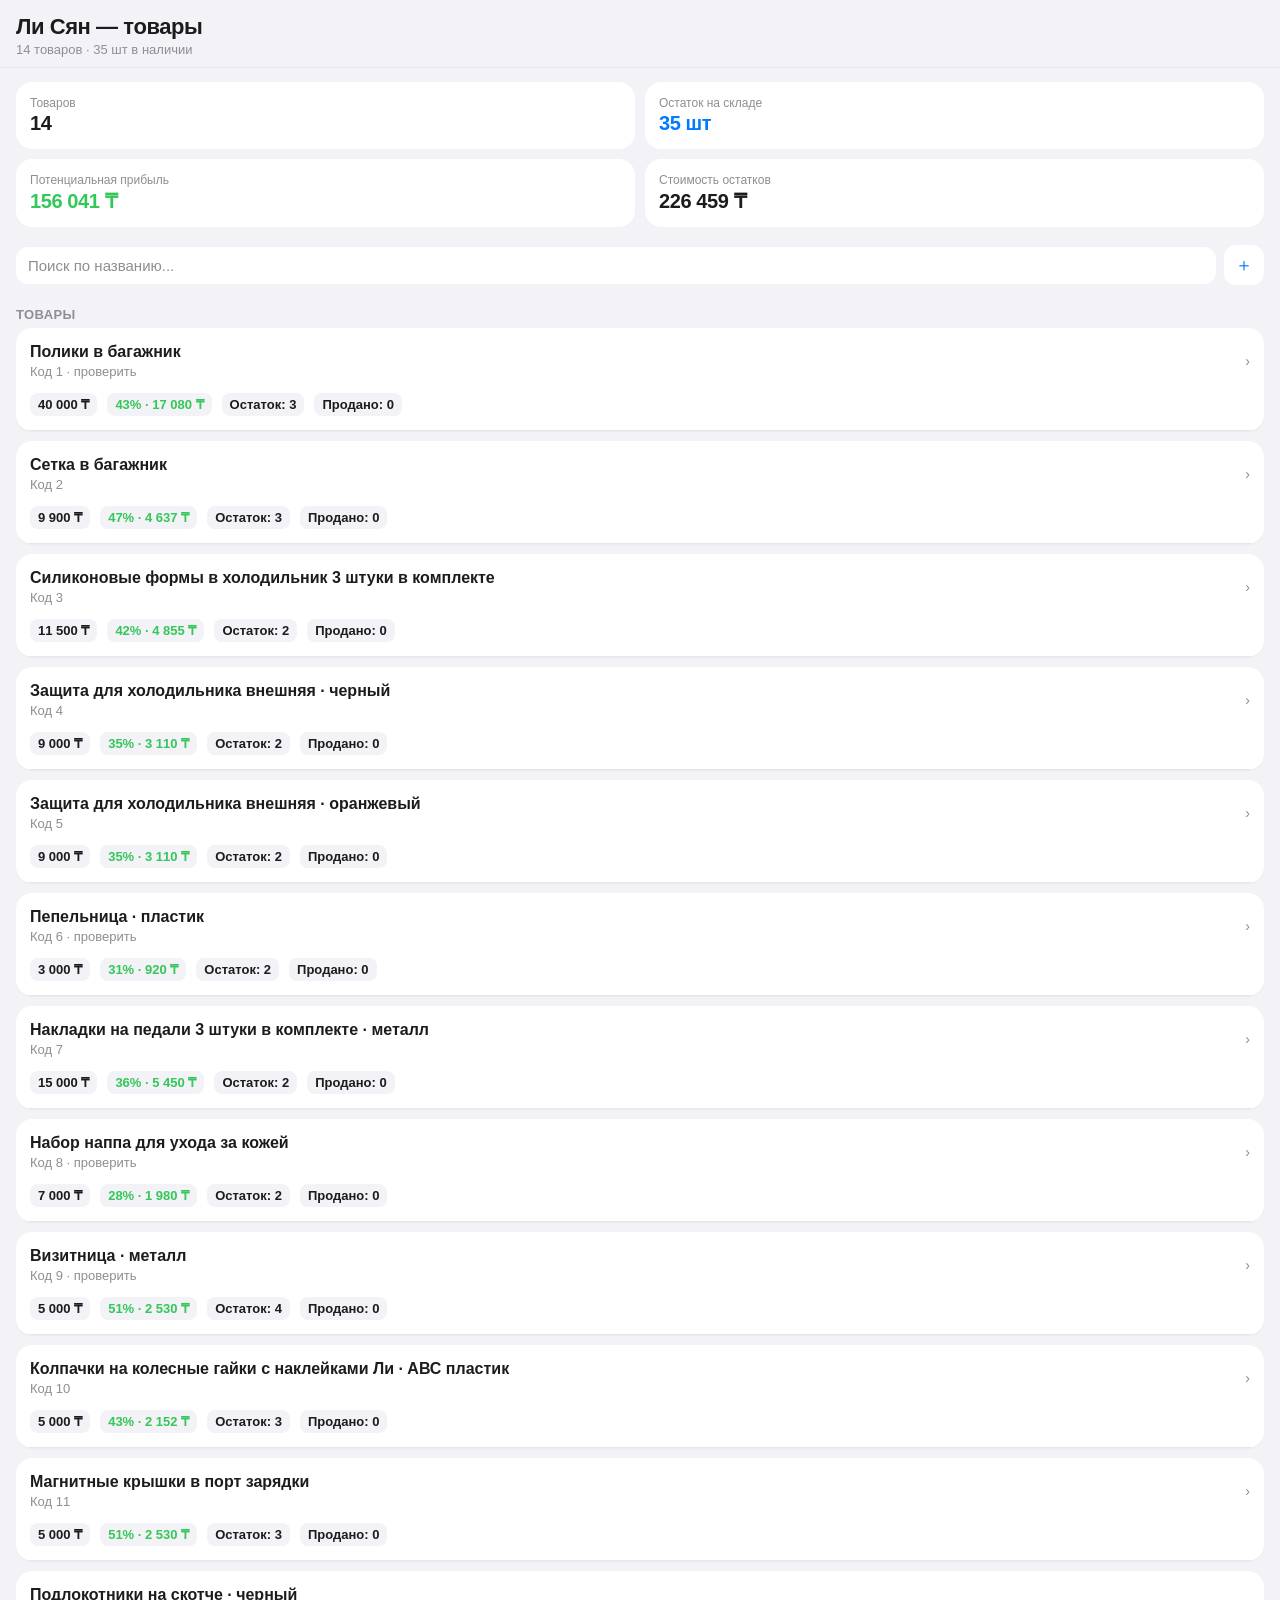
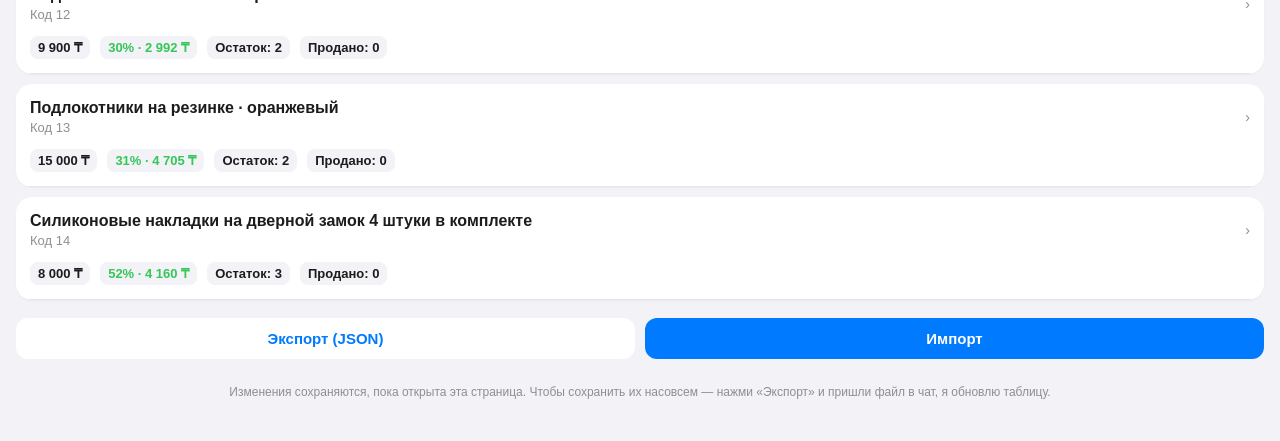
==== index.html @ d54cd2ac "Rename dashboard.html to index.html" ====
<!DOCTYPE html>
<html lang="ru">
<head>
<meta charset="UTF-8">
<meta name="viewport" content="width=device-width, initial-scale=1, viewport-fit=cover, maximum-scale=1">
<title>Ли Сян — товары</title>
<style>
  :root{
    --bg:#f2f2f7;
    --card:#ffffff;
    --text:#1c1c1e;
    --sub:#8e8e93;
    --blue:#007aff;
    --green:#34c759;
    --red:#ff3b30;
    --orange:#ff9500;
    --sep:#e5e5ea;
    --radius:16px;
  }
  *{box-sizing:border-box; -webkit-tap-highlight-color:transparent;}
  html,body{margin:0;padding:0;}
  body{
    background:var(--bg);
    color:var(--text);
    font-family:-apple-system,BlinkMacSystemFont,"SF Pro Text","Helvetica Neue",Arial,sans-serif;
    padding-bottom:calc(24px + env(safe-area-inset-bottom));
    -webkit-font-smoothing:antialiased;
  }
  header{
    position:sticky; top:0; z-index:10;
    background:rgba(242,242,247,0.85);
    backdrop-filter:blur(20px);
    -webkit-backdrop-filter:blur(20px);
    padding:calc(14px + env(safe-area-inset-top)) 16px 10px;
    border-bottom:0.5px solid var(--sep);
  }
  h1{font-size:22px;font-weight:700;margin:0 0 2px;letter-spacing:-0.02em;}
  .subtitle{font-size:13px;color:var(--sub);margin:0;}

  .stats{
    display:grid;
    grid-template-columns:1fr 1fr;
    gap:10px;
    padding:14px 16px 4px;
  }
  .stat{
    background:var(--card);
    border-radius:var(--radius);
    padding:14px;
  }
  .stat .label{font-size:12px;color:var(--sub);font-weight:500;}
  .stat .value{font-size:20px;font-weight:700;margin-top:2px;letter-spacing:-0.02em;}
  .stat .value.green{color:var(--green);}
  .stat .value.blue{color:var(--blue);}

  .toolbar{
    display:flex; gap:8px; padding:14px 16px 6px; align-items:center;
  }
  .search{
    flex:1;
    background:var(--card);
    border:none;
    border-radius:12px;
    padding:10px 12px;
    font-size:15px;
    color:var(--text);
  }
  .search::placeholder{color:var(--sub);}
  .iconbtn{
    background:var(--card);
    border:none;
    border-radius:12px;
    width:40px;height:40px;
    font-size:18px;
    color:var(--blue);
  }

  .section-label{
    font-size:13px; color:var(--sub); text-transform:uppercase; letter-spacing:0.03em;
    padding:16px 16px 6px;
    font-weight:600;
  }

  .list{padding:0 16px; display:flex; flex-direction:column; gap:10px;}

  .card{
    background:var(--card);
    border-radius:var(--radius);
    overflow:hidden;
    box-shadow:0 1px 2px rgba(0,0,0,0.04);
  }
  .card-head{
    display:flex; align-items:center; justify-content:space-between;
    padding:14px 14px;
    gap:10px;
  }
  .card-head .name{
    font-size:16px; font-weight:600; line-height:1.25;
  }
  .card-head .variant{
    font-size:13px; color:var(--sub); margin-top:2px;
  }
  .card-head .chevron{
    color:var(--sub); font-size:14px; transition:transform .2s ease; flex:none;
  }
  .card.open .chevron{transform:rotate(90deg);}

  .card-quick{
    display:flex; gap:10px; padding:0 14px 14px; font-size:13px; color:var(--sub); flex-wrap:wrap;
  }
  .pill{
    background:var(--bg);
    border-radius:8px;
    padding:4px 8px;
    font-weight:600;
    color:var(--text);
  }
  .pill.profit{color:var(--green);}
  .pill.stock0{color:var(--red);}

  .card-body{
    max-height:0;
    overflow:hidden;
    transition:max-height .25s ease;
    border-top:0.5px solid var(--sep);
  }
  .card.open .card-body{max-height:900px;}

  .grid{
    display:grid;
    grid-template-columns:1fr 1fr;
    gap:10px;
    padding:14px;
  }
  .field{
    display:flex; flex-direction:column; gap:4px;
  }
  .field label{font-size:11px; color:var(--sub); font-weight:600; text-transform:uppercase; letter-spacing:0.02em;}
  .field input{
    border:1px solid var(--sep);
    background:var(--bg);
    border-radius:10px;
    padding:9px 10px;
    font-size:15px;
    color:var(--text);
    width:100%;
  }
  .field input:focus{outline:none; border-color:var(--blue); background:#fff;}
  .field.readonly input{color:var(--sub); background:#f7f7f9;}

  .divider-label{
    grid-column:1 / -1;
    font-size:11px; color:var(--sub); font-weight:700; text-transform:uppercase;
    margin-top:6px; letter-spacing:0.03em;
  }

  .summary-row{
    display:flex; justify-content:space-between;
    padding:10px 14px; font-size:14px;
    border-top:0.5px solid var(--sep);
  }
  .summary-row .l{color:var(--sub);}
  .summary-row .r{font-weight:700;}
  .summary-row .r.green{color:var(--green);}

  .footer-actions{
    display:flex; gap:10px; padding:18px 16px 8px;
  }
  .btn{
    flex:1;
    border:none;
    border-radius:12px;
    padding:12px;
    font-size:15px;
    font-weight:600;
    text-align:center;
  }
  .btn.primary{background:var(--blue); color:#fff;}
  .btn.secondary{background:var(--card); color:var(--blue);}
  .footer-note{
    font-size:12px; color:var(--sub); text-align:center; padding:4px 24px 4px;
    line-height:1.5;
  }
  #fileInput{display:none;}
  .empty{
    text-align:center; color:var(--sub); font-size:14px; padding:40px 20px;
  }
</style>
</head>
<body>

<header>
  <h1>Ли Сян — товары</h1>
  <p class="subtitle" id="subtitle">14 товаров</p>
</header>

<div class="stats" id="stats"></div>

<div class="toolbar">
  <input class="search" id="search" placeholder="Поиск по названию..." />
  <button class="iconbtn" id="addBtn" title="Добавить товар">＋</button>
</div>

<div class="section-label">Товары</div>
<div class="list" id="list"></div>

<div class="footer-actions">
  <button class="btn secondary" id="exportBtn">Экспорт (JSON)</button>
  <button class="btn primary" id="importBtn">Импорт</button>
</div>
<input type="file" id="fileInput" accept="application/json">
<p class="footer-note">Изменения сохраняются, пока открыта эта страница. Чтобы сохранить их насовсем — нажми «Экспорт» и пришли файл в чат, я обновлю таблицу.</p>

<script>
const RAW_DATA = [
{id:1, code:'Код 1', name:'Полики в багажник', kaspi:'Защита багажника', variant:'', note:'проверить', price:40000, qty:3, costYuan:390, rate:70, weight:8200, tariff:1800, deliveryExtra:2000, packaging:100, stock:3, sold:0},
{id:2, code:'Код 2', name:'Сетка в багажник', kaspi:'Сетка', variant:'', note:'', price:9900, qty:3, costYuan:78, rate:70, weight:1100, tariff:1800, deliveryExtra:1000, packaging:100, stock:3, sold:0},
{id:3, code:'Код 3', name:'Силиконовые формы в холодильник 3 штуки в комплекте', kaspi:'Органайзер в холодильник', variant:'', note:'', price:11500, qty:2, costYuan:63, rate:70, weight:1500, tariff:1800, deliveryExtra:1000, packaging:100, stock:2, sold:0},
{id:4, code:'Код 4', name:'Защита для холодильника внешняя', kaspi:'', variant:'черный', note:'', price:9000, qty:2, costYuan:70, rate:70, weight:900, tariff:1800, deliveryExtra:1000, packaging:100, stock:2, sold:0},
{id:5, code:'Код 5', name:'Защита для холодильника внешняя', kaspi:'', variant:'оранжевый', note:'', price:9000, qty:2, costYuan:70, rate:70, weight:900, tariff:1800, deliveryExtra:1000, packaging:100, stock:2, sold:0},
{id:6, code:'Код 6', name:'Пепельница', kaspi:'', variant:'пластик', note:'проверить', price:3000, qty:2, costYuan:19, rate:70, weight:300, tariff:1800, deliveryExtra:500, packaging:100, stock:2, sold:0},
{id:7, code:'Код 7', name:'Накладки на педали 3 штуки в комплекте', kaspi:'', variant:'металл', note:'', price:15000, qty:2, costYuan:129, rate:70, weight:1500, tariff:1800, deliveryExtra:1000, packaging:100, stock:2, sold:0},
{id:8, code:'Код 8', name:'Набор наппа для ухода за кожей', kaspi:'', variant:'', note:'проверить', price:7000, qty:2, costYuan:63, rate:70, weight:1100, tariff:1800, deliveryExtra:500, packaging:100, stock:2, sold:0},
{id:9, code:'Код 9', name:'Визитница', kaspi:'', variant:'металл', note:'проверить', price:5000, qty:4, costYuan:47, rate:70, weight:400, tariff:1800, deliveryExtra:500, packaging:100, stock:4, sold:0},
{id:10, code:'Код 10', name:'Колпачки на колесные гайки с наклейками Ли', kaspi:'', variant:'АВС пластик', note:'', price:5000, qty:3, costYuan:54, rate:70, weight:230, tariff:1800, deliveryExtra:500, packaging:100, stock:3, sold:0},
{id:11, code:'Код 11', name:'Магнитные крышки в порт зарядки', kaspi:'', variant:'', note:'', price:5000, qty:3, costYuan:36, rate:70, weight:300, tariff:1800, deliveryExtra:500, packaging:100, stock:3, sold:0},
{id:12, code:'Код 12', name:'Подлокотники на скотче', kaspi:'', variant:'черный', note:'', price:9900, qty:2, costYuan:96, rate:70, weight:850, tariff:1800, deliveryExtra:1000, packaging:100, stock:2, sold:0},
{id:13, code:'Код 13', name:'Подлокотники на резинке', kaspi:'', variant:'оранжевый', note:'', price:15000, qty:2, costYuan:168, rate:70, weight:850, tariff:1800, deliveryExtra:1000, packaging:100, stock:2, sold:0},
{id:14, code:'Код 14', name:'Силиконовые накладки на дверной замок 4 штуки в комплекте', kaspi:'', variant:'', note:'', price:8000, qty:3, costYuan:54, rate:70, weight:200, tariff:1800, deliveryExtra:1000, packaging:100, stock:3, sold:0},
];

// deep clone as working state
let data = JSON.parse(JSON.stringify(RAW_DATA));
let openId = null;

const fmt = n => Math.round(n).toLocaleString('ru-RU');

function calc(item){
  const p = item.qty > 0 ? Math.round(item.costYuan / item.qty) : 0;           // цена за ед, юань
  const r = Math.round(p * item.rate);                                        // закупочная цена за ед, тенге
  const u = Math.round((item.weight / 1000) * item.tariff);                   // стоимость доставки всего
  const v = item.qty > 0 ? Math.round(u / item.qty) : 0;                      // доставка за ед
  const y = Math.round(item.price * 0.12);                                    // комиссия 12%
  const z = Math.round(item.price * 0.01);                                    // платежи 1%
  const ab = Math.round(item.price * 0.04);                                   // налог 4%
  const n = r + v + item.deliveryExtra + item.packaging + y + z + ab;         // себестоимость
  const i = item.price - n;                                                   // прибыль, тенге
  const h = item.price > 0 ? Math.round((i / item.price) * 100) : 0;          // прибыль, %
  return {p, r, u, v, y, z, ab, n, i, h};
}

function renderStats(){
  const totalStock = data.reduce((s,x)=>s+x.stock,0);
  const totalSold = data.reduce((s,x)=>s+x.sold,0);
  let totalProfitPotential = 0, totalInvValue = 0;
  data.forEach(x=>{
    const c = calc(x);
    totalProfitPotential += c.i * x.stock;
    totalInvValue += c.n * x.stock;
  });
  document.getElementById('stats').innerHTML = `
    <div class="stat"><div class="label">Товаров</div><div class="value">${data.length}</div></div>
    <div class="stat"><div class="label">Остаток на складе</div><div class="value blue">${totalStock} шт</div></div>
    <div class="stat"><div class="label">Потенциальная прибыль</div><div class="value green">${fmt(totalProfitPotential)} ₸</div></div>
    <div class="stat"><div class="label">Стоимость остатков</div><div class="value">${fmt(totalInvValue)} ₸</div></div>
  `;
  document.getElementById('subtitle').textContent = `${data.length} товаров · ${totalStock} шт в наличии`;
}

function fieldRow(label, key, item, readonly, suffix){
  const val = item[key];
  return `<div class="field ${readonly?'readonly':''}">
    <label>${label}</label>
    <input type="${readonly?'text':'number'}" inputmode="decimal" data-key="${key}" ${readonly?'readonly':''} value="${readonly? val : val}">
  </div>`;
}

function renderList(){
  const q = document.getElementById('search').value.trim().toLowerCase();
  const listEl = document.getElementById('list');
  const filtered = data.filter(x => (x.name + ' ' + x.variant + ' ' + x.kaspi).toLowerCase().includes(q));
  if(!filtered.length){
    listEl.innerHTML = `<div class="empty">Ничего не найдено</div>`;
    return;
  }
  listEl.innerHTML = filtered.map(item=>{
    const c = calc(item);
    const isOpen = openId === item.id;
    return `
    <div class="card ${isOpen?'open':''}" data-id="${item.id}">
      <div class="card-head" data-toggle="${item.id}">
        <div>
          <div class="name">${item.name}${item.variant ? ' · ' + item.variant : ''}</div>
          <div class="variant">${item.code}${item.note ? ' · ' + item.note : ''}</div>
        </div>
        <div class="chevron">›</div>
      </div>
      <div class="card-quick">
        <span class="pill">${fmt(item.price)} ₸</span>
        <span class="pill profit">${c.h}% · ${fmt(c.i)} ₸</span>
        <span class="pill ${item.stock===0?'stock0':''}">Остаток: ${item.stock}</span>
        <span class="pill">Продано: ${item.sold}</span>
      </div>
      <div class="card-body">
        <div class="grid">
          <div class="divider-label">Продажа и склад</div>
          ${fieldRow('Цена продажи, ₸','price',item,false)}
          ${fieldRow('Остаток, шт','stock',item,false)}
          ${fieldRow('Продано, шт','sold',item,false)}
          ${fieldRow('Количество в закупке','qty',item,false)}

          <div class="divider-label">Закупка</div>
          ${fieldRow('Стоимость закупки, ¥','costYuan',item,false)}
          ${fieldRow('Курс ¥→₸','rate',item,false)}
          <div class="field readonly"><label>Цена за ед., ¥</label><input readonly value="${c.p}"></div>
          <div class="field readonly"><label>Цена за ед., ₸</label><input readonly value="${fmt(c.r)}"></div>

          <div class="divider-label">Доставка</div>
          ${fieldRow('Общий вес, г','weight',item,false)}
          ${fieldRow('Тариф доставки','tariff',item,false)}
          <div class="field readonly"><label>Доставка всего, ₸</label><input readonly value="${fmt(c.u)}"></div>
          <div class="field readonly"><label>Доставка за ед., ₸</label><input readonly value="${fmt(c.v)}"></div>
          ${fieldRow('Доп. доставка, ₸','deliveryExtra',item,false)}
          ${fieldRow('Упаковка, ₸','packaging',item,false)}

          <div class="divider-label">Расчёт</div>
          <div class="field readonly"><label>Комиссия Каспи 12%</label><input readonly value="${fmt(c.y)}"></div>
          <div class="field readonly"><label>Платежи 1%</label><input readonly value="${fmt(c.z)}"></div>
          <div class="field readonly"><label>Налог 4%</label><input readonly value="${fmt(c.ab)}"></div>
        </div>
        <div class="summary-row"><span class="l">Себестоимость</span><span class="r">${fmt(c.n)} ₸</span></div>
        <div class="summary-row"><span class="l">Прибыль с единицы</span><span class="r green">${fmt(c.i)} ₸ (${c.h}%)</span></div>
      </div>
    </div>`;
  }).join('');
}

function render(){
  renderStats();
  renderList();
}

document.getElementById('list').addEventListener('click', (e)=>{
  const head = e.target.closest('[data-toggle]');
  if(head){
    const id = Number(head.dataset.toggle);
    openId = openId === id ? null : id;
    renderList();
  }
});

document.getElementById('list').addEventListener('input', (e)=>{
  const input = e.target.closest('input[data-key]');
  if(!input) return;
  const card = e.target.closest('.card');
  const id = Number(card.dataset.id);
  const item = data.find(x=>x.id===id);
  const key = input.dataset.key;
  const num = parseFloat(input.value.replace(',', '.'));
  item[key] = isNaN(num) ? 0 : num;
  renderStats();
  // re-render just this card's computed fields without losing focus: simplest safe approach is partial refresh
  const c = calc(item);
  card.querySelectorAll('.field.readonly input').forEach((el, idx)=>{});
  // update quick pills and readonly fields in place
  const quick = card.querySelector('.card-quick');
  quick.innerHTML = `
    <span class="pill">${fmt(item.price)} ₸</span>
    <span class="pill profit">${c.h}% · ${fmt(c.i)} ₸</span>
    <span class="pill ${item.stock===0?'stock0':''}">Остаток: ${item.stock}</span>
    <span class="pill">Продано: ${item.sold}</span>
  `;
  const readonlyInputs = card.querySelectorAll('.field.readonly input');
  const vals = [c.p, fmt(c.r), fmt(c.u), fmt(c.v), fmt(c.y), fmt(c.z), fmt(c.ab)];
  readonlyInputs.forEach((el,idx)=>{ if(vals[idx]!==undefined) el.value = vals[idx]; });
  const summaryVals = card.querySelectorAll('.summary-row .r');
  summaryVals[0].textContent = fmt(c.n) + ' ₸';
  summaryVals[1].textContent = fmt(c.i) + ' ₸ (' + c.h + '%)';
});

document.getElementById('search').addEventListener('input', renderList);

document.getElementById('exportBtn').addEventListener('click', ()=>{
  const blob = new Blob([JSON.stringify(data, null, 2)], {type:'application/json'});
  const url = URL.createObjectURL(blob);
  const a = document.createElement('a');
  a.href = url;
  a.download = 'lisyang_tovary.json';
  document.body.appendChild(a);
  a.click();
  document.body.removeChild(a);
  URL.revokeObjectURL(url);
});

document.getElementById('importBtn').addEventListener('click', ()=>{
  document.getElementById('fileInput').click();
});
document.getElementById('fileInput').addEventListener('change', (e)=>{
  const file = e.target.files[0];
  if(!file) return;
  const reader = new FileReader();
  reader.onload = () => {
    try{
      const parsed = JSON.parse(reader.result);
      if(Array.isArray(parsed)){ data = parsed; render(); }
    }catch(err){ alert('Не удалось прочитать файл'); }
  };
  reader.readAsText(file);
});

document.getElementById('addBtn').addEventListener('click', ()=>{
  const newId = Math.max(0, ...data.map(x=>x.id)) + 1;
  data.push({id:newId, code:'Код '+newId, name:'Новый товар', kaspi:'', variant:'', note:'', price:0, qty:1, costYuan:0, rate:70, weight:0, tariff:1800, deliveryExtra:0, packaging:100, stock:0, sold:0});
  openId = newId;
  render();
});

render();
</script>
</body>
</html>
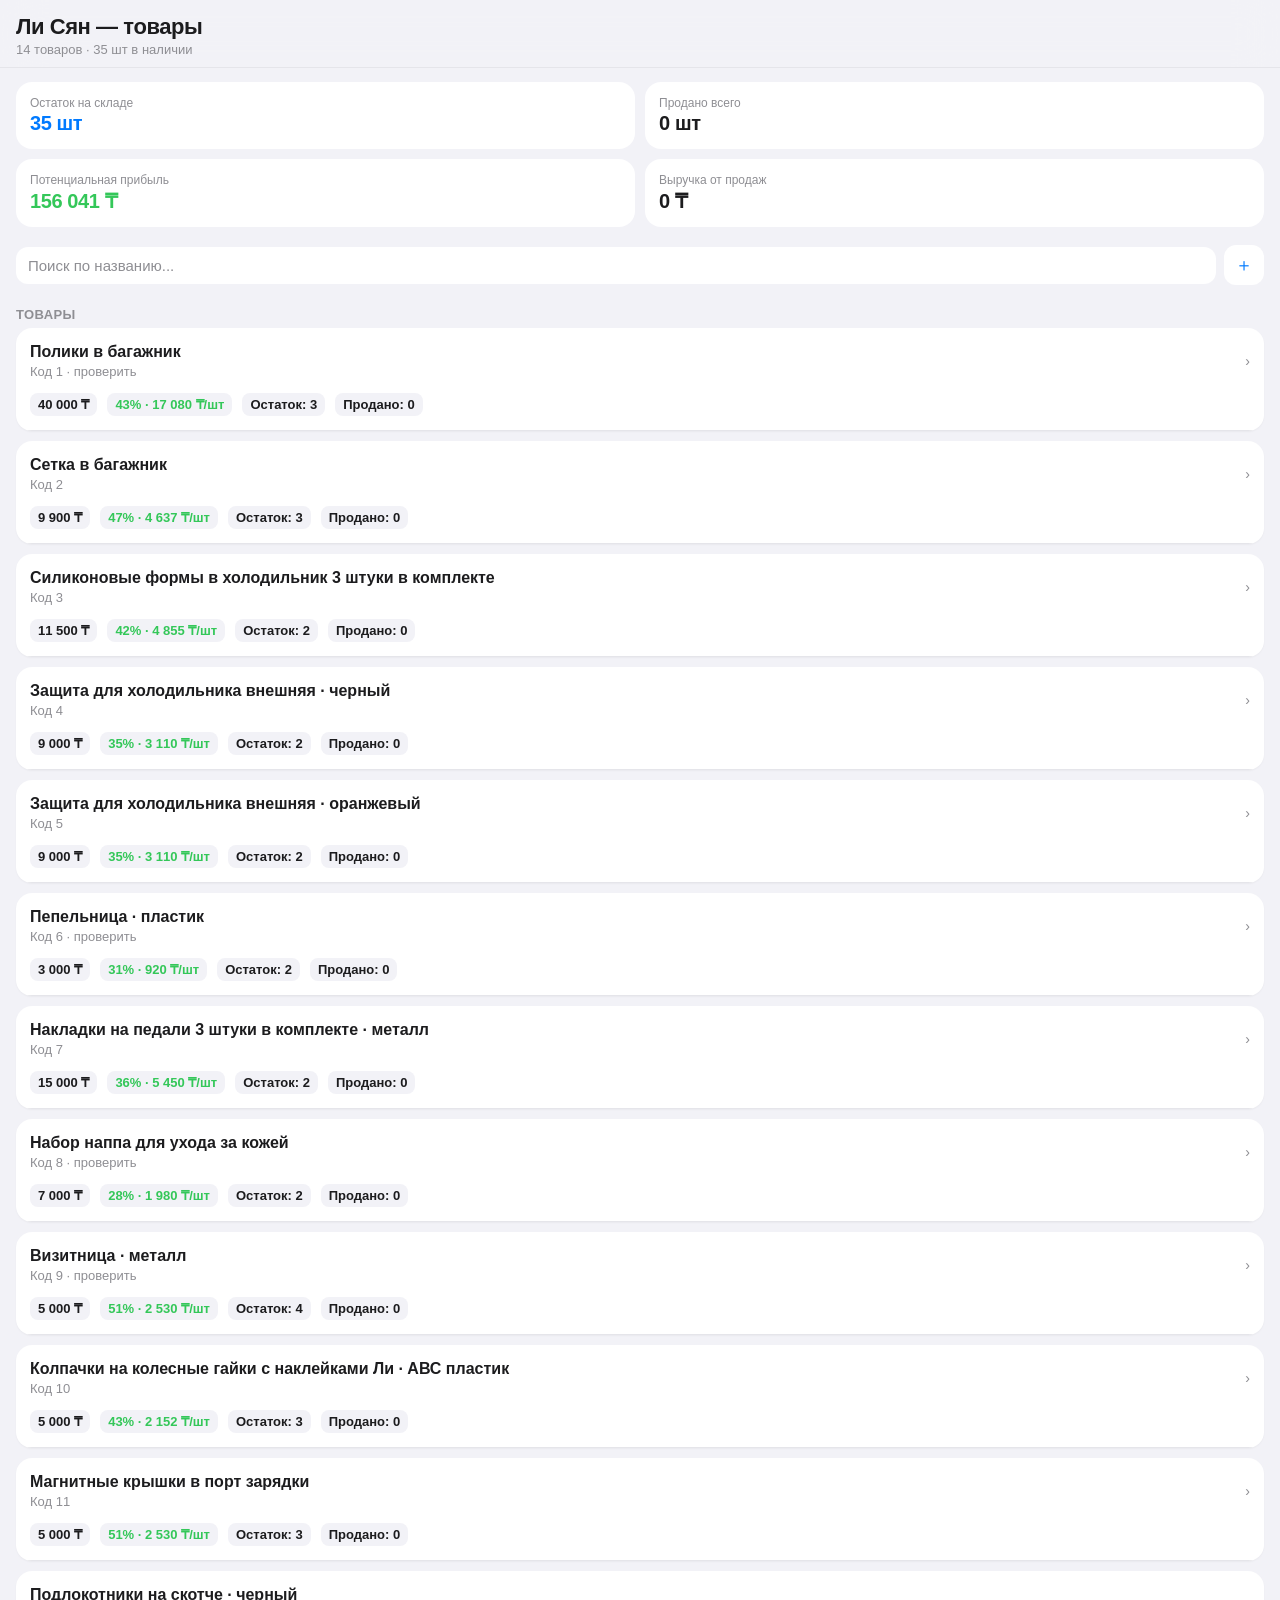
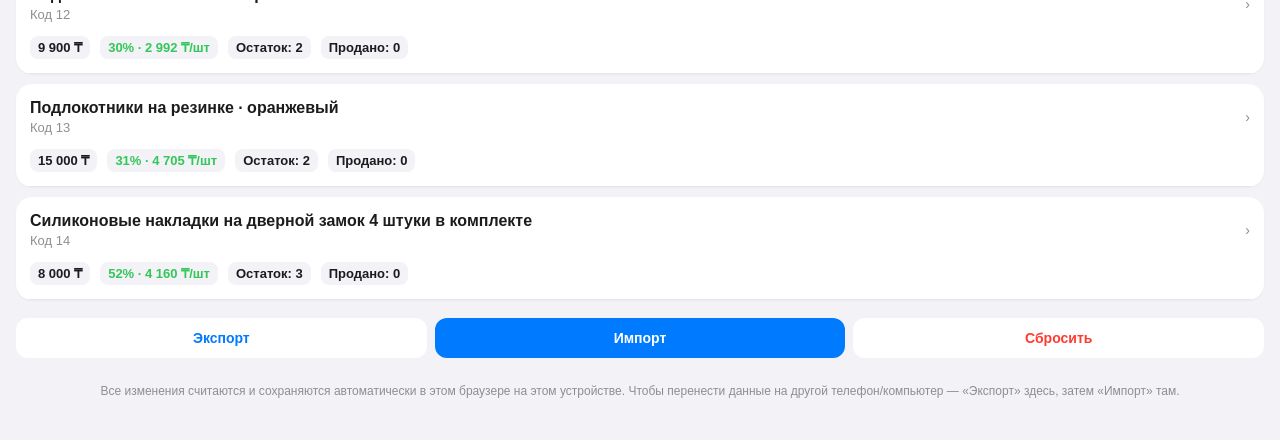
==== commit c338a217: "Enhance stock management UI and functionality Added saved badge and updated subtitle to show remaini" ====
--- a/index.html
+++ b/index.html
@@ -35,7 +35,9 @@
     border-bottom:0.5px solid var(--sep);
   }
   h1{font-size:22px;font-weight:700;margin:0 0 2px;letter-spacing:-0.02em;}
-  .subtitle{font-size:13px;color:var(--sub);margin:0;}
+  .subtitle{font-size:13px;color:var(--sub);margin:0; display:flex; justify-content:space-between; align-items:center; gap:8px;}
+  .saved-badge{font-size:11px; color:var(--green); font-weight:600; opacity:0; transition:opacity .3s ease; white-space:nowrap;}
+  .saved-badge.show{opacity:1;}
 
   .stats{
     display:grid;
@@ -124,7 +126,33 @@
     transition:max-height .25s ease;
     border-top:0.5px solid var(--sep);
   }
-  .card.open .card-body{max-height:900px;}
+  .card.open .card-body{max-height:1200px;}
+
+  .stock-panel{
+    display:flex; align-items:center; justify-content:space-between;
+    padding:14px; gap:10px; background:var(--bg);
+  }
+  .stock-panel .remaining{
+    font-size:26px; font-weight:700; letter-spacing:-0.02em;
+  }
+  .stock-panel .remaining.zero{color:var(--red);}
+  .stock-panel .remaining-label{font-size:11px; color:var(--sub); font-weight:600; text-transform:uppercase;}
+  .stepper{
+    display:flex; align-items:center; gap:8px;
+  }
+  .stepbtn{
+    width:36px; height:36px;
+    border-radius:10px;
+    border:none;
+    background:var(--card);
+    color:var(--blue);
+    font-size:18px;
+    font-weight:700;
+    box-shadow:0 1px 2px rgba(0,0,0,0.06);
+  }
+  .stepbtn:active{background:var(--sep);}
+  .stepbtn.receive{color:var(--green);}
+  .stepper .stepper-label{font-size:11px;color:var(--sub); text-align:center; font-weight:600;}
 
   .grid{
     display:grid;
@@ -164,19 +192,21 @@
   .summary-row .r.green{color:var(--green);}
 
   .footer-actions{
-    display:flex; gap:10px; padding:18px 16px 8px;
+    display:flex; gap:8px; padding:18px 16px 8px; flex-wrap:wrap;
   }
   .btn{
     flex:1;
+    min-width:90px;
     border:none;
     border-radius:12px;
     padding:12px;
-    font-size:15px;
+    font-size:14px;
     font-weight:600;
     text-align:center;
   }
   .btn.primary{background:var(--blue); color:#fff;}
   .btn.secondary{background:var(--card); color:var(--blue);}
+  .btn.danger{background:var(--card); color:var(--red);}
   .footer-note{
     font-size:12px; color:var(--sub); text-align:center; padding:4px 24px 4px;
     line-height:1.5;
@@ -191,7 +221,7 @@
 
 <header>
   <h1>Ли Сян — товары</h1>
-  <p class="subtitle" id="subtitle">14 товаров</p>
+  <p class="subtitle"><span id="subtitle">14 товаров</span><span class="saved-badge" id="savedBadge">✓ сохранено</span></p>
 </header>
 
 <div class="stats" id="stats"></div>
@@ -205,35 +235,60 @@
 <div class="list" id="list"></div>
 
 <div class="footer-actions">
-  <button class="btn secondary" id="exportBtn">Экспорт (JSON)</button>
+  <button class="btn secondary" id="exportBtn">Экспорт</button>
   <button class="btn primary" id="importBtn">Импорт</button>
+  <button class="btn danger" id="resetBtn">Сбросить</button>
 </div>
 <input type="file" id="fileInput" accept="application/json">
-<p class="footer-note">Изменения сохраняются, пока открыта эта страница. Чтобы сохранить их насовсем — нажми «Экспорт» и пришли файл в чат, я обновлю таблицу.</p>
+<p class="footer-note">Все изменения считаются и сохраняются автоматически в этом браузере на этом устройстве. Чтобы перенести данные на другой телефон/компьютер — «Экспорт» здесь, затем «Импорт» там.</p>
 
 <script>
+const STORAGE_KEY = 'lisyang_dashboard_v2';
+
 const RAW_DATA = [
-{id:1, code:'Код 1', name:'Полики в багажник', kaspi:'Защита багажника', variant:'', note:'проверить', price:40000, qty:3, costYuan:390, rate:70, weight:8200, tariff:1800, deliveryExtra:2000, packaging:100, stock:3, sold:0},
-{id:2, code:'Код 2', name:'Сетка в багажник', kaspi:'Сетка', variant:'', note:'', price:9900, qty:3, costYuan:78, rate:70, weight:1100, tariff:1800, deliveryExtra:1000, packaging:100, stock:3, sold:0},
-{id:3, code:'Код 3', name:'Силиконовые формы в холодильник 3 штуки в комплекте', kaspi:'Органайзер в холодильник', variant:'', note:'', price:11500, qty:2, costYuan:63, rate:70, weight:1500, tariff:1800, deliveryExtra:1000, packaging:100, stock:2, sold:0},
-{id:4, code:'Код 4', name:'Защита для холодильника внешняя', kaspi:'', variant:'черный', note:'', price:9000, qty:2, costYuan:70, rate:70, weight:900, tariff:1800, deliveryExtra:1000, packaging:100, stock:2, sold:0},
-{id:5, code:'Код 5', name:'Защита для холодильника внешняя', kaspi:'', variant:'оранжевый', note:'', price:9000, qty:2, costYuan:70, rate:70, weight:900, tariff:1800, deliveryExtra:1000, packaging:100, stock:2, sold:0},
-{id:6, code:'Код 6', name:'Пепельница', kaspi:'', variant:'пластик', note:'проверить', price:3000, qty:2, costYuan:19, rate:70, weight:300, tariff:1800, deliveryExtra:500, packaging:100, stock:2, sold:0},
-{id:7, code:'Код 7', name:'Накладки на педали 3 штуки в комплекте', kaspi:'', variant:'металл', note:'', price:15000, qty:2, costYuan:129, rate:70, weight:1500, tariff:1800, deliveryExtra:1000, packaging:100, stock:2, sold:0},
-{id:8, code:'Код 8', name:'Набор наппа для ухода за кожей', kaspi:'', variant:'', note:'проверить', price:7000, qty:2, costYuan:63, rate:70, weight:1100, tariff:1800, deliveryExtra:500, packaging:100, stock:2, sold:0},
-{id:9, code:'Код 9', name:'Визитница', kaspi:'', variant:'металл', note:'проверить', price:5000, qty:4, costYuan:47, rate:70, weight:400, tariff:1800, deliveryExtra:500, packaging:100, stock:4, sold:0},
-{id:10, code:'Код 10', name:'Колпачки на колесные гайки с наклейками Ли', kaspi:'', variant:'АВС пластик', note:'', price:5000, qty:3, costYuan:54, rate:70, weight:230, tariff:1800, deliveryExtra:500, packaging:100, stock:3, sold:0},
-{id:11, code:'Код 11', name:'Магнитные крышки в порт зарядки', kaspi:'', variant:'', note:'', price:5000, qty:3, costYuan:36, rate:70, weight:300, tariff:1800, deliveryExtra:500, packaging:100, stock:3, sold:0},
-{id:12, code:'Код 12', name:'Подлокотники на скотче', kaspi:'', variant:'черный', note:'', price:9900, qty:2, costYuan:96, rate:70, weight:850, tariff:1800, deliveryExtra:1000, packaging:100, stock:2, sold:0},
-{id:13, code:'Код 13', name:'Подлокотники на резинке', kaspi:'', variant:'оранжевый', note:'', price:15000, qty:2, costYuan:168, rate:70, weight:850, tariff:1800, deliveryExtra:1000, packaging:100, stock:2, sold:0},
-{id:14, code:'Код 14', name:'Силиконовые накладки на дверной замок 4 штуки в комплекте', kaspi:'', variant:'', note:'', price:8000, qty:3, costYuan:54, rate:70, weight:200, tariff:1800, deliveryExtra:1000, packaging:100, stock:3, sold:0},
+{id:1, code:'Код 1', name:'Полики в багажник', kaspi:'Защита багажника', variant:'', note:'проверить', price:40000, qty:3, costYuan:390, rate:70, weight:8200, tariff:1800, deliveryExtra:2000, packaging:100, received:3, sold:0},
+{id:2, code:'Код 2', name:'Сетка в багажник', kaspi:'Сетка', variant:'', note:'', price:9900, qty:3, costYuan:78, rate:70, weight:1100, tariff:1800, deliveryExtra:1000, packaging:100, received:3, sold:0},
+{id:3, code:'Код 3', name:'Силиконовые формы в холодильник 3 штуки в комплекте', kaspi:'Органайзер в холодильник', variant:'', note:'', price:11500, qty:2, costYuan:63, rate:70, weight:1500, tariff:1800, deliveryExtra:1000, packaging:100, received:2, sold:0},
+{id:4, code:'Код 4', name:'Защита для холодильника внешняя', kaspi:'', variant:'черный', note:'', price:9000, qty:2, costYuan:70, rate:70, weight:900, tariff:1800, deliveryExtra:1000, packaging:100, received:2, sold:0},
+{id:5, code:'Код 5', name:'Защита для холодильника внешняя', kaspi:'', variant:'оранжевый', note:'', price:9000, qty:2, costYuan:70, rate:70, weight:900, tariff:1800, deliveryExtra:1000, packaging:100, received:2, sold:0},
+{id:6, code:'Код 6', name:'Пепельница', kaspi:'', variant:'пластик', note:'проверить', price:3000, qty:2, costYuan:19, rate:70, weight:300, tariff:1800, deliveryExtra:500, packaging:100, received:2, sold:0},
+{id:7, code:'Код 7', name:'Накладки на педали 3 штуки в комплекте', kaspi:'', variant:'металл', note:'', price:15000, qty:2, costYuan:129, rate:70, weight:1500, tariff:1800, deliveryExtra:1000, packaging:100, received:2, sold:0},
+{id:8, code:'Код 8', name:'Набор наппа для ухода за кожей', kaspi:'', variant:'', note:'проверить', price:7000, qty:2, costYuan:63, rate:70, weight:1100, tariff:1800, deliveryExtra:500, packaging:100, received:2, sold:0},
+{id:9, code:'Код 9', name:'Визитница', kaspi:'', variant:'металл', note:'проверить', price:5000, qty:4, costYuan:47, rate:70, weight:400, tariff:1800, deliveryExtra:500, packaging:100, received:4, sold:0},
+{id:10, code:'Код 10', name:'Колпачки на колесные гайки с наклейками Ли', kaspi:'', variant:'АВС пластик', note:'', price:5000, qty:3, costYuan:54, rate:70, weight:230, tariff:1800, deliveryExtra:500, packaging:100, received:3, sold:0},
+{id:11, code:'Код 11', name:'Магнитные крышки в порт зарядки', kaspi:'', variant:'', note:'', price:5000, qty:3, costYuan:36, rate:70, weight:300, tariff:1800, deliveryExtra:500, packaging:100, received:3, sold:0},
+{id:12, code:'Код 12', name:'Подлокотники на скотче', kaspi:'', variant:'черный', note:'', price:9900, qty:2, costYuan:96, rate:70, weight:850, tariff:1800, deliveryExtra:1000, packaging:100, received:2, sold:0},
+{id:13, code:'Код 13', name:'Подлокотники на резинке', kaspi:'', variant:'оранжевый', note:'', price:15000, qty:2, costYuan:168, rate:70, weight:850, tariff:1800, deliveryExtra:1000, packaging:100, received:2, sold:0},
+{id:14, code:'Код 14', name:'Силиконовые накладки на дверной замок 4 штуки в комплекте', kaspi:'', variant:'', note:'', price:8000, qty:3, costYuan:54, rate:70, weight:200, tariff:1800, deliveryExtra:1000, packaging:100, received:3, sold:0},
 ];
 
-// deep clone as working state
-let data = JSON.parse(JSON.stringify(RAW_DATA));
+// --- storage (guarded: works when self-hosted, degrades quietly inside sandboxed previews) ---
+function safeLoad(){
+  try{
+    const raw = localStorage.getItem(STORAGE_KEY);
+    if(raw){
+      const parsed = JSON.parse(raw);
+      if(Array.isArray(parsed) && parsed.length) return parsed;
+    }
+  }catch(e){ /* storage unavailable in this environment — fall back to defaults */ }
+  return JSON.parse(JSON.stringify(RAW_DATA));
+}
+let saveTimer = null;
+function safeSave(){
+  try{
+    localStorage.setItem(STORAGE_KEY, JSON.stringify(data));
+    const badge = document.getElementById('savedBadge');
+    badge.classList.add('show');
+    clearTimeout(saveTimer);
+    saveTimer = setTimeout(()=>badge.classList.remove('show'), 1200);
+  }catch(e){ /* no persistent storage available here — data stays in memory only */ }
+}
+
+let data = safeLoad();
 let openId = null;
 
 const fmt = n => Math.round(n).toLocaleString('ru-RU');
+const remaining = item => Math.max(0, (item.received||0) - (item.sold||0));
 
 function calc(item){
   const p = item.qty > 0 ? Math.round(item.costYuan / item.qty) : 0;           // цена за ед, юань
@@ -250,28 +305,28 @@
 }
 
 function renderStats(){
-  const totalStock = data.reduce((s,x)=>s+x.stock,0);
-  const totalSold = data.reduce((s,x)=>s+x.sold,0);
-  let totalProfitPotential = 0, totalInvValue = 0;
+  const totalRemaining = data.reduce((s,x)=>s+remaining(x),0);
+  const totalSold = data.reduce((s,x)=>s+(x.sold||0),0);
+  let totalProfitPotential = 0, totalRevenueSold = 0;
   data.forEach(x=>{
     const c = calc(x);
-    totalProfitPotential += c.i * x.stock;
-    totalInvValue += c.n * x.stock;
+    totalProfitPotential += c.i * remaining(x);
+    totalRevenueSold += x.price * (x.sold||0);
   });
   document.getElementById('stats').innerHTML = `
-    <div class="stat"><div class="label">Товаров</div><div class="value">${data.length}</div></div>
-    <div class="stat"><div class="label">Остаток на складе</div><div class="value blue">${totalStock} шт</div></div>
+    <div class="stat"><div class="label">Остаток на складе</div><div class="value blue">${totalRemaining} шт</div></div>
+    <div class="stat"><div class="label">Продано всего</div><div class="value">${totalSold} шт</div></div>
     <div class="stat"><div class="label">Потенциальная прибыль</div><div class="value green">${fmt(totalProfitPotential)} ₸</div></div>
-    <div class="stat"><div class="label">Стоимость остатков</div><div class="value">${fmt(totalInvValue)} ₸</div></div>
+    <div class="stat"><div class="label">Выручка от продаж</div><div class="value">${fmt(totalRevenueSold)} ₸</div></div>
   `;
-  document.getElementById('subtitle').textContent = `${data.length} товаров · ${totalStock} шт в наличии`;
-}
-
-function fieldRow(label, key, item, readonly, suffix){
+  document.getElementById('subtitle').textContent = `${data.length} товаров · ${totalRemaining} шт в наличии`;
+}
+
+function fieldRow(label, key, item, readonly){
   const val = item[key];
   return `<div class="field ${readonly?'readonly':''}">
     <label>${label}</label>
-    <input type="${readonly?'text':'number'}" inputmode="decimal" data-key="${key}" ${readonly?'readonly':''} value="${readonly? val : val}">
+    <input type="${readonly?'text':'number'}" inputmode="decimal" data-key="${key}" ${readonly?'readonly':''} value="${val}">
   </div>`;
 }
 
@@ -285,6 +340,7 @@
   }
   listEl.innerHTML = filtered.map(item=>{
     const c = calc(item);
+    const rem = remaining(item);
     const isOpen = openId === item.id;
     return `
     <div class="card ${isOpen?'open':''}" data-id="${item.id}">
@@ -297,16 +353,39 @@
       </div>
       <div class="card-quick">
         <span class="pill">${fmt(item.price)} ₸</span>
-        <span class="pill profit">${c.h}% · ${fmt(c.i)} ₸</span>
-        <span class="pill ${item.stock===0?'stock0':''}">Остаток: ${item.stock}</span>
-        <span class="pill">Продано: ${item.sold}</span>
+        <span class="pill profit">${c.h}% · ${fmt(c.i)} ₸/шт</span>
+        <span class="pill ${rem===0?'stock0':''}">Остаток: ${rem}</span>
+        <span class="pill">Продано: ${item.sold||0}</span>
       </div>
       <div class="card-body">
+        <div class="stock-panel">
+          <div>
+            <div class="remaining-label">Остаток на складе</div>
+            <div class="remaining ${rem===0?'zero':''}">${rem} шт</div>
+          </div>
+          <div style="display:flex; gap:14px;">
+            <div class="stepper">
+              <div class="stepper-label">Продажа</div>
+              <div style="display:flex; gap:6px;">
+                <button class="stepbtn" data-act="sale-minus">−</button>
+                <button class="stepbtn" data-act="sale-plus">+</button>
+              </div>
+            </div>
+            <div class="stepper">
+              <div class="stepper-label">Приход</div>
+              <div style="display:flex; gap:6px;">
+                <button class="stepbtn receive" data-act="receive-plus">+</button>
+              </div>
+            </div>
+          </div>
+        </div>
         <div class="grid">
-          <div class="divider-label">Продажа и склад</div>
+          <div class="divider-label">Склад</div>
+          ${fieldRow('Приход всего, шт','received',item,false)}
+          ${fieldRow('Продано всего, шт','sold',item,false)}
+
+          <div class="divider-label">Продажа</div>
           ${fieldRow('Цена продажи, ₸','price',item,false)}
-          ${fieldRow('Остаток, шт','stock',item,false)}
-          ${fieldRow('Продано, шт','sold',item,false)}
           ${fieldRow('Количество в закупке','qty',item,false)}
 
           <div class="divider-label">Закупка</div>
@@ -330,6 +409,7 @@
         </div>
         <div class="summary-row"><span class="l">Себестоимость</span><span class="r">${fmt(c.n)} ₸</span></div>
         <div class="summary-row"><span class="l">Прибыль с единицы</span><span class="r green">${fmt(c.i)} ₸ (${c.h}%)</span></div>
+        <div class="summary-row"><span class="l">Выручка от продаж</span><span class="r">${fmt(item.price*(item.sold||0))} ₸</span></div>
       </div>
     </div>`;
   }).join('');
@@ -338,6 +418,36 @@
 function render(){
   renderStats();
   renderList();
+}
+
+function refreshCard(card, item){
+  const c = calc(item);
+  const rem = remaining(item);
+
+  const quick = card.querySelector('.card-quick');
+  quick.innerHTML = `
+    <span class="pill">${fmt(item.price)} ₸</span>
+    <span class="pill profit">${c.h}% · ${fmt(c.i)} ₸/шт</span>
+    <span class="pill ${rem===0?'stock0':''}">Остаток: ${rem}</span>
+    <span class="pill">Продано: ${item.sold||0}</span>
+  `;
+
+  const remEl = card.querySelector('.remaining');
+  if(remEl){ remEl.textContent = rem + ' шт'; remEl.classList.toggle('zero', rem===0); }
+
+  const receivedInput = card.querySelector('input[data-key="received"]');
+  if(receivedInput && document.activeElement !== receivedInput) receivedInput.value = item.received;
+  const soldInput = card.querySelector('input[data-key="sold"]');
+  if(soldInput && document.activeElement !== soldInput) soldInput.value = item.sold;
+
+  const readonlyInputs = card.querySelectorAll('.field.readonly input');
+  const vals = [c.p, fmt(c.r), fmt(c.u), fmt(c.v), fmt(c.y), fmt(c.z), fmt(c.ab)];
+  readonlyInputs.forEach((el,idx)=>{ if(vals[idx]!==undefined) el.value = vals[idx]; });
+
+  const summaryVals = card.querySelectorAll('.summary-row .r');
+  summaryVals[0].textContent = fmt(c.n) + ' ₸';
+  summaryVals[1].textContent = fmt(c.i) + ' ₸ (' + c.h + '%)';
+  summaryVals[2].textContent = fmt(item.price*(item.sold||0)) + ' ₸';
 }
 
 document.getElementById('list').addEventListener('click', (e)=>{
@@ -346,6 +456,26 @@
     const id = Number(head.dataset.toggle);
     openId = openId === id ? null : id;
     renderList();
+    return;
+  }
+  const actBtn = e.target.closest('[data-act]');
+  if(actBtn){
+    const card = e.target.closest('.card');
+    const id = Number(card.dataset.id);
+    const item = data.find(x=>x.id===id);
+    const act = actBtn.dataset.act;
+    if(act === 'sale-plus'){
+      if(remaining(item) > 0){ item.sold = (item.sold||0) + 1; }
+    } else if(act === 'sale-minus'){
+      item.sold = Math.max(0, (item.sold||0) - 1);
+    } else if(act === 'receive-plus'){
+      const val = window.prompt('Сколько штук пришло на склад?', '1');
+      const n = parseInt(val, 10);
+      if(!isNaN(n) && n > 0){ item.received = (item.received||0) + n; }
+    }
+    renderStats();
+    refreshCard(card, item);
+    safeSave();
   }
 });
 
@@ -359,23 +489,8 @@
   const num = parseFloat(input.value.replace(',', '.'));
   item[key] = isNaN(num) ? 0 : num;
   renderStats();
-  // re-render just this card's computed fields without losing focus: simplest safe approach is partial refresh
-  const c = calc(item);
-  card.querySelectorAll('.field.readonly input').forEach((el, idx)=>{});
-  // update quick pills and readonly fields in place
-  const quick = card.querySelector('.card-quick');
-  quick.innerHTML = `
-    <span class="pill">${fmt(item.price)} ₸</span>
-    <span class="pill profit">${c.h}% · ${fmt(c.i)} ₸</span>
-    <span class="pill ${item.stock===0?'stock0':''}">Остаток: ${item.stock}</span>
-    <span class="pill">Продано: ${item.sold}</span>
-  `;
-  const readonlyInputs = card.querySelectorAll('.field.readonly input');
-  const vals = [c.p, fmt(c.r), fmt(c.u), fmt(c.v), fmt(c.y), fmt(c.z), fmt(c.ab)];
-  readonlyInputs.forEach((el,idx)=>{ if(vals[idx]!==undefined) el.value = vals[idx]; });
-  const summaryVals = card.querySelectorAll('.summary-row .r');
-  summaryVals[0].textContent = fmt(c.n) + ' ₸';
-  summaryVals[1].textContent = fmt(c.i) + ' ₸ (' + c.h + '%)';
+  refreshCard(card, item);
+  safeSave();
 });
 
 document.getElementById('search').addEventListener('input', renderList);
@@ -402,16 +517,25 @@
   reader.onload = () => {
     try{
       const parsed = JSON.parse(reader.result);
-      if(Array.isArray(parsed)){ data = parsed; render(); }
+      if(Array.isArray(parsed)){ data = parsed; safeSave(); render(); }
     }catch(err){ alert('Не удалось прочитать файл'); }
   };
   reader.readAsText(file);
 });
 
+document.getElementById('resetBtn').addEventListener('click', ()=>{
+  if(window.confirm('Сбросить все изменения к исходным данным?')){
+    data = JSON.parse(JSON.stringify(RAW_DATA));
+    safeSave();
+    render();
+  }
+});
+
 document.getElementById('addBtn').addEventListener('click', ()=>{
   const newId = Math.max(0, ...data.map(x=>x.id)) + 1;
-  data.push({id:newId, code:'Код '+newId, name:'Новый товар', kaspi:'', variant:'', note:'', price:0, qty:1, costYuan:0, rate:70, weight:0, tariff:1800, deliveryExtra:0, packaging:100, stock:0, sold:0});
+  data.push({id:newId, code:'Код '+newId, name:'Новый товар', kaspi:'', variant:'', note:'', price:0, qty:1, costYuan:0, rate:70, weight:0, tariff:1800, deliveryExtra:0, packaging:100, received:0, sold:0});
   openId = newId;
+  safeSave();
   render();
 });
 
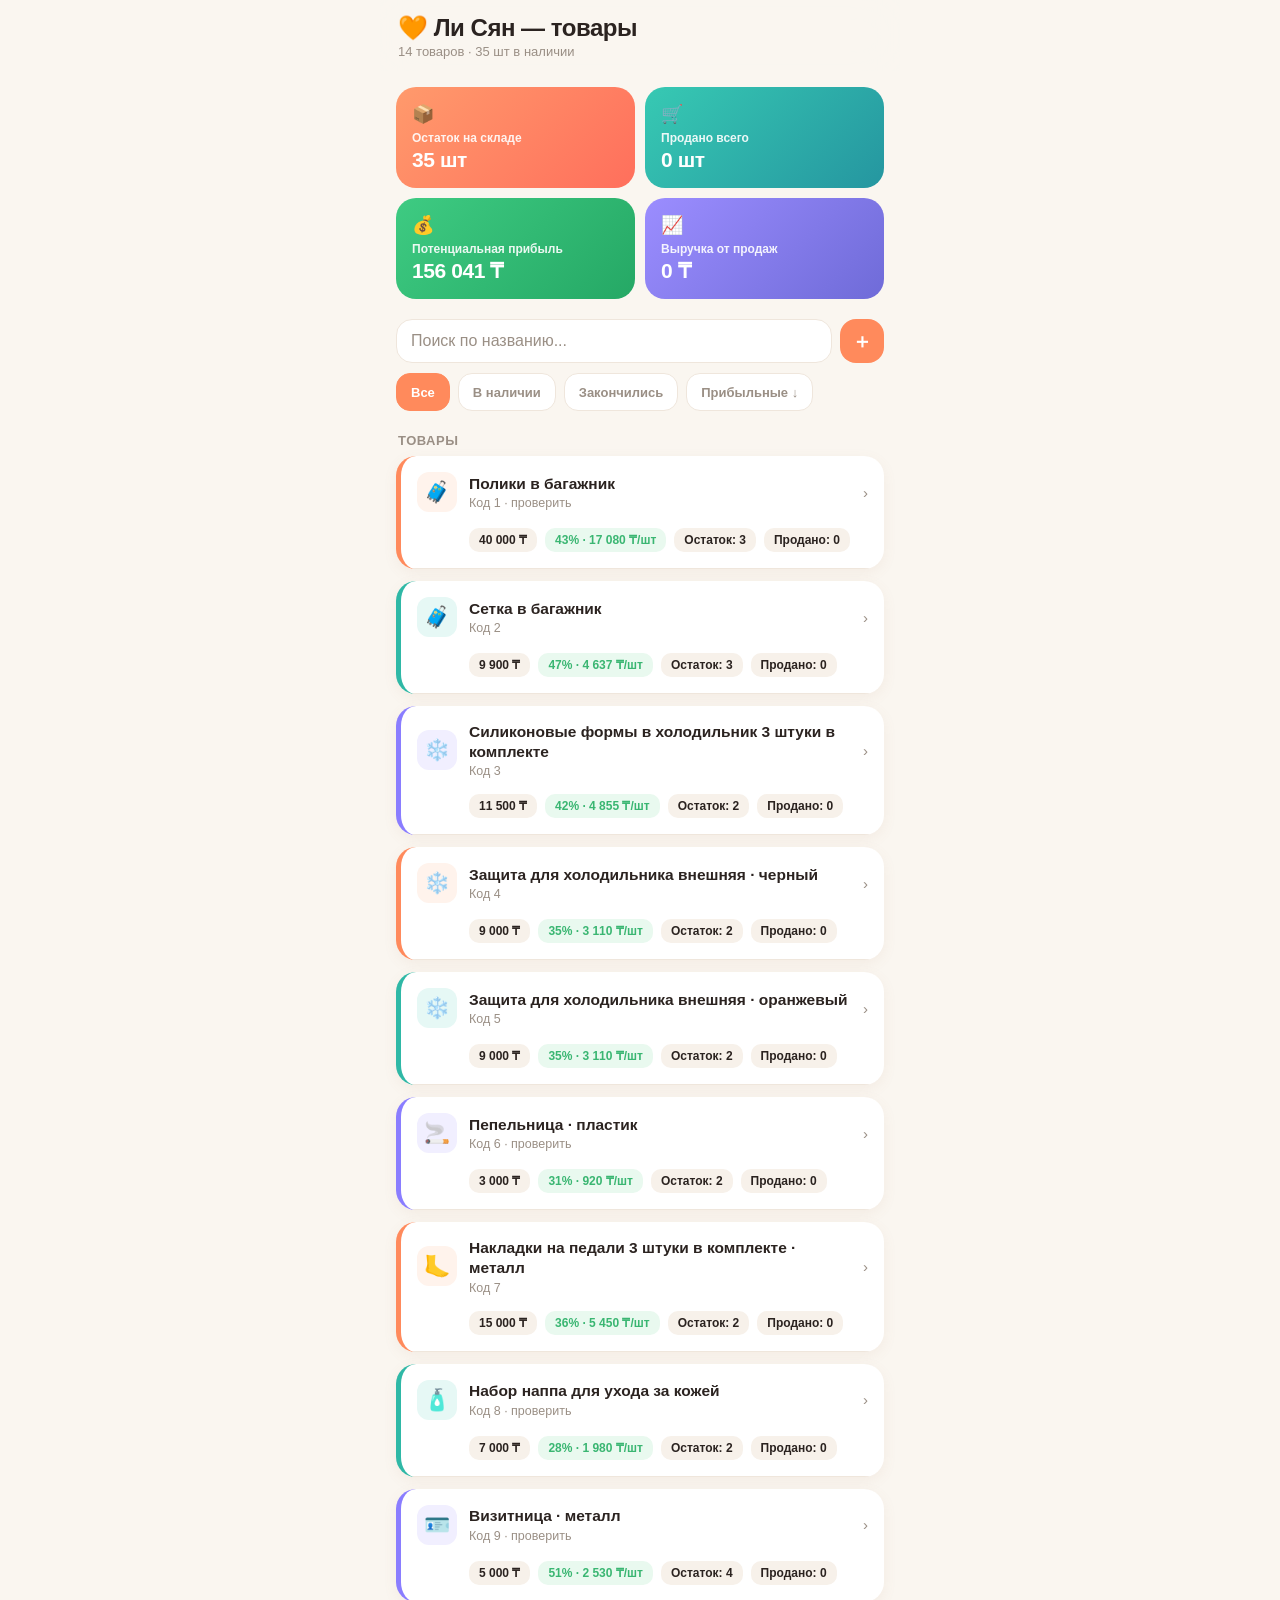
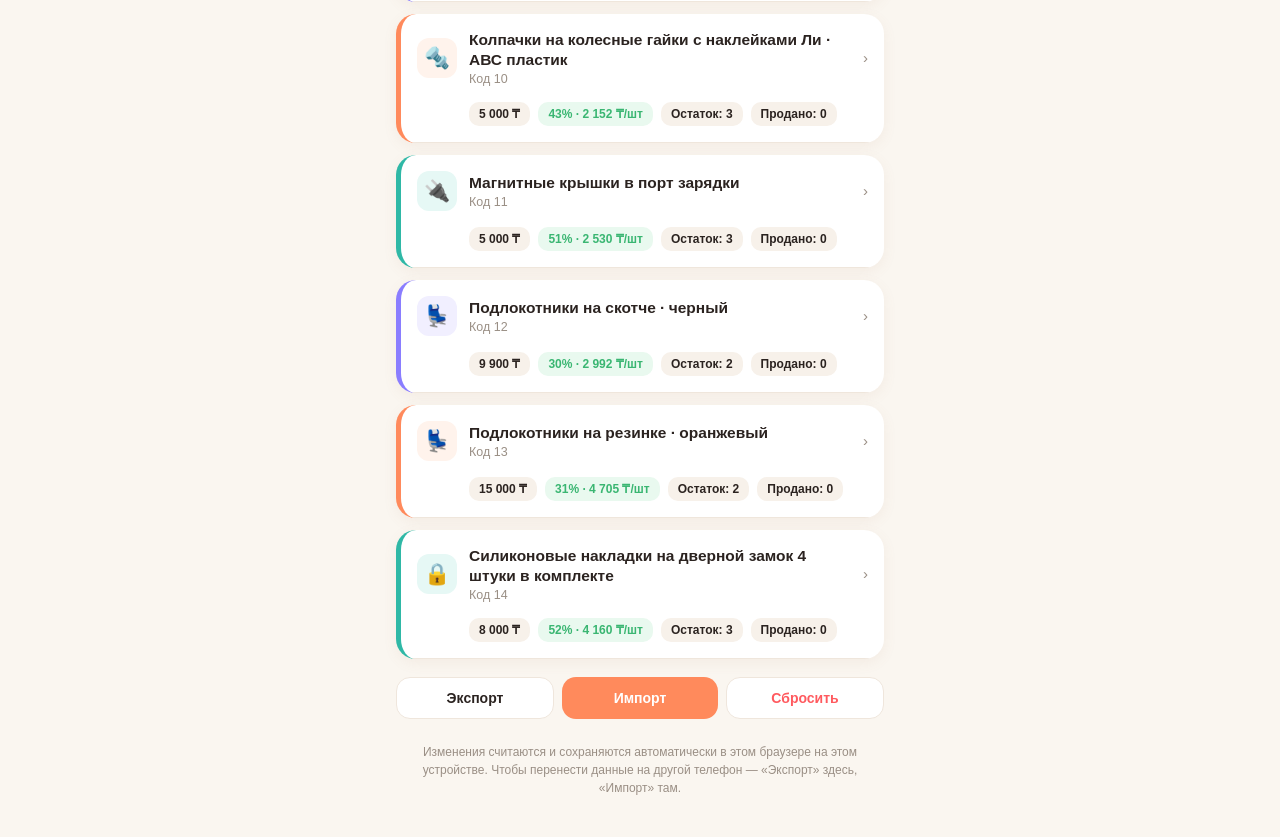
==== commit 7b974fa6: "Fix typo in print statement" ====
--- a/index.html
+++ b/index.html
@@ -2,233 +2,169 @@
 <html lang="ru">
 <head>
 <meta charset="UTF-8">
-<meta name="viewport" content="width=device-width, initial-scale=1, viewport-fit=cover, maximum-scale=1">
+<meta name="viewport" content="width=device-width, initial-scale=1, viewport-fit=cover">
+<meta name="apple-mobile-web-app-capable" content="yes">
+<meta name="apple-mobile-web-app-status-bar-style" content="black-translucent">
+<meta name="theme-color" content="#faf6f0">
 <title>Ли Сян — товары</title>
 <style>
   :root{
-    --bg:#f2f2f7;
-    --card:#ffffff;
-    --text:#1c1c1e;
-    --sub:#8e8e93;
-    --blue:#007aff;
-    --green:#34c759;
-    --red:#ff3b30;
-    --orange:#ff9500;
-    --sep:#e5e5ea;
-    --radius:16px;
-  }
-  *{box-sizing:border-box; -webkit-tap-highlight-color:transparent;}
-  html,body{margin:0;padding:0;}
+    --bg:#faf6f0; --card:#ffffff; --text:#2b2320; --sub:#9a8f85;
+    --peach:#ff8a5c; --teal:#2fb8a6; --purple:#8a7dff;
+    --green:#3ab672; --red:#ff5a5f; --sep:#efe6dc; --radius:20px;
+  }
+  *{box-sizing:border-box; -webkit-tap-highlight-color:transparent; touch-action:manipulation;}
+  html{-webkit-text-size-adjust:100%;}
+  html,body{margin:0;padding:0; overflow-x:hidden; width:100%;}
   body{
-    background:var(--bg);
-    color:var(--text);
+    background:var(--bg); color:var(--text);
     font-family:-apple-system,BlinkMacSystemFont,"SF Pro Text","Helvetica Neue",Arial,sans-serif;
     padding-bottom:calc(24px + env(safe-area-inset-bottom));
     -webkit-font-smoothing:antialiased;
   }
   header{
     position:sticky; top:0; z-index:10;
-    background:rgba(242,242,247,0.85);
-    backdrop-filter:blur(20px);
-    -webkit-backdrop-filter:blur(20px);
-    padding:calc(14px + env(safe-area-inset-top)) 16px 10px;
-    border-bottom:0.5px solid var(--sep);
-  }
-  h1{font-size:22px;font-weight:700;margin:0 0 2px;letter-spacing:-0.02em;}
-  .subtitle{font-size:13px;color:var(--sub);margin:0; display:flex; justify-content:space-between; align-items:center; gap:8px;}
-  .saved-badge{font-size:11px; color:var(--green); font-weight:600; opacity:0; transition:opacity .3s ease; white-space:nowrap;}
+    background:rgba(250,246,240,0.85); backdrop-filter:blur(20px); -webkit-backdrop-filter:blur(20px);
+    padding:calc(14px + env(safe-area-inset-top)) 18px 12px;
+  }
+  h1{font-size:24px; font-weight:800; margin:0 0 2px; letter-spacing:-0.02em;}
+  .subtitle{font-size:13px; color:var(--sub); margin:0; display:flex; justify-content:space-between; align-items:center; gap:8px;}
+  .saved-badge{font-size:11px; color:var(--green); font-weight:700; opacity:0; transition:opacity .3s ease; white-space:nowrap;}
   .saved-badge.show{opacity:1;}
 
-  .stats{
-    display:grid;
-    grid-template-columns:1fr 1fr;
-    gap:10px;
-    padding:14px 16px 4px;
-  }
-  .stat{
-    background:var(--card);
-    border-radius:var(--radius);
-    padding:14px;
-  }
-  .stat .label{font-size:12px;color:var(--sub);font-weight:500;}
-  .stat .value{font-size:20px;font-weight:700;margin-top:2px;letter-spacing:-0.02em;}
-  .stat .value.green{color:var(--green);}
-  .stat .value.blue{color:var(--blue);}
-
-  .toolbar{
-    display:flex; gap:8px; padding:14px 16px 6px; align-items:center;
-  }
-  .search{
-    flex:1;
-    background:var(--card);
-    border:none;
-    border-radius:12px;
-    padding:10px 12px;
-    font-size:15px;
-    color:var(--text);
-  }
+  .alert{
+    margin:14px 16px 0; padding:12px 14px; border-radius:14px;
+    background:linear-gradient(135deg,#ff9a6c,#ff6f5c); color:#fff;
+    font-size:13px; font-weight:700; display:flex; align-items:center; gap:8px;
+  }
+
+  .stats{display:grid; grid-template-columns:1fr 1fr; gap:10px; padding:16px 16px 4px;}
+  .stat{border-radius:var(--radius); padding:16px; color:#fff;}
+  .stat.c1{background:linear-gradient(135deg,#ff9a6c,#ff6f5c);}
+  .stat.c2{background:linear-gradient(135deg,#37c9b3,#2596a0);}
+  .stat.c3{background:linear-gradient(135deg,#3ecb82,#25a865);}
+  .stat.c4{background:linear-gradient(135deg,#9b8dff,#6f6bd8);}
+  .stat .icon{font-size:18px; margin-bottom:6px;}
+  .stat .label{font-size:12px; font-weight:700; opacity:.9;}
+  .stat .value{font-size:21px; font-weight:800; margin-top:3px; letter-spacing:-0.02em;}
+
+  .toolbar{display:flex; gap:8px; padding:16px 16px 10px;}
+  .search{flex:1; min-width:0; background:var(--card); border:1.5px solid var(--sep); border-radius:16px; padding:12px 14px; font-size:16px; color:var(--text);}
   .search::placeholder{color:var(--sub);}
-  .iconbtn{
-    background:var(--card);
-    border:none;
-    border-radius:12px;
-    width:40px;height:40px;
-    font-size:18px;
-    color:var(--blue);
-  }
-
-  .section-label{
-    font-size:13px; color:var(--sub); text-transform:uppercase; letter-spacing:0.03em;
-    padding:16px 16px 6px;
-    font-weight:600;
-  }
-
-  .list{padding:0 16px; display:flex; flex-direction:column; gap:10px;}
-
-  .card{
-    background:var(--card);
-    border-radius:var(--radius);
-    overflow:hidden;
-    box-shadow:0 1px 2px rgba(0,0,0,0.04);
-  }
-  .card-head{
-    display:flex; align-items:center; justify-content:space-between;
-    padding:14px 14px;
-    gap:10px;
-  }
-  .card-head .name{
-    font-size:16px; font-weight:600; line-height:1.25;
-  }
-  .card-head .variant{
-    font-size:13px; color:var(--sub); margin-top:2px;
-  }
-  .card-head .chevron{
-    color:var(--sub); font-size:14px; transition:transform .2s ease; flex:none;
-  }
+  .iconbtn{background:var(--peach); border:none; border-radius:16px; width:44px; height:44px; font-size:20px; color:#fff; font-weight:600; flex:none;}
+
+  .chips{display:flex; gap:8px; padding:0 16px 14px; overflow-x:auto; -webkit-overflow-scrolling:touch; scroll-padding:0 16px;}
+  .chips::-webkit-scrollbar{display:none;}
+  .chips::after{content:''; flex:none; width:4px;}
+  .chip{
+    flex:none; background:var(--card); border:1.5px solid var(--sep); color:var(--sub);
+    border-radius:14px; padding:9px 14px; font-size:13px; font-weight:700; white-space:nowrap;
+    min-height:38px;
+  }
+  .chip.active{background:var(--peach); border-color:var(--peach); color:#fff;}
+
+  .section-label{font-size:13px; color:var(--sub); text-transform:uppercase; letter-spacing:0.04em; padding:8px 18px 8px; font-weight:700;}
+
+  .list{padding:0 16px; display:flex; flex-direction:column; gap:12px;}
+
+  .card{background:var(--card); border-radius:var(--radius); overflow:hidden; box-shadow:0 4px 14px rgba(160,120,90,0.08); border-left:5px solid var(--peach);}
+  .card.c-teal{border-left-color:var(--teal);}
+  .card.c-purple{border-left-color:var(--purple);}
+
+  .card-head{display:flex; align-items:center; padding:16px; gap:12px;}
+  .emoji{font-size:21px; background:#fff3ec; border-radius:12px; width:40px; height:40px; display:flex; align-items:center; justify-content:center; flex:none;}
+  .card.c-teal .emoji{background:#e6f8f5;}
+  .card.c-purple .emoji{background:#f1efff;}
+  .card-head .titles{flex:1; min-width:0;}
+  .card-head .name{font-size:15.5px; font-weight:700; line-height:1.3;}
+  .card-head .variant{font-size:12.5px; color:var(--sub); margin-top:2px;}
+  .chevron{color:var(--sub); font-size:15px; transition:transform .2s ease; flex:none;}
   .card.open .chevron{transform:rotate(90deg);}
 
-  .card-quick{
-    display:flex; gap:10px; padding:0 14px 14px; font-size:13px; color:var(--sub); flex-wrap:wrap;
-  }
-  .pill{
-    background:var(--bg);
-    border-radius:8px;
-    padding:4px 8px;
-    font-weight:600;
-    color:var(--text);
-  }
-  .pill.profit{color:var(--green);}
-  .pill.stock0{color:var(--red);}
-
-  .card-body{
-    max-height:0;
-    overflow:hidden;
-    transition:max-height .25s ease;
-    border-top:0.5px solid var(--sep);
-  }
-  .card.open .card-body{max-height:1200px;}
-
-  .stock-panel{
-    display:flex; align-items:center; justify-content:space-between;
-    padding:14px; gap:10px; background:var(--bg);
-  }
-  .stock-panel .remaining{
-    font-size:26px; font-weight:700; letter-spacing:-0.02em;
-  }
-  .stock-panel .remaining.zero{color:var(--red);}
-  .stock-panel .remaining-label{font-size:11px; color:var(--sub); font-weight:600; text-transform:uppercase;}
-  .stepper{
-    display:flex; align-items:center; gap:8px;
-  }
-  .stepbtn{
-    width:36px; height:36px;
-    border-radius:10px;
-    border:none;
-    background:var(--card);
-    color:var(--blue);
-    font-size:18px;
-    font-weight:700;
-    box-shadow:0 1px 2px rgba(0,0,0,0.06);
-  }
-  .stepbtn:active{background:var(--sep);}
+  .card-quick{display:flex; gap:8px; padding:0 16px 16px 68px; font-size:12px; color:var(--sub); flex-wrap:wrap;}
+  .pill{background:#f7f1ea; border-radius:10px; padding:5px 10px; font-weight:700; color:var(--text);}
+  .pill.profit{color:var(--green); background:#e9f9ef;}
+  .pill.stock0{color:var(--red); background:#ffecec;}
+  .pill.link{color:var(--peach); background:#fff3ec;}
+
+  .card-body{max-height:0; overflow:hidden; transition:max-height .25s ease; border-top:1px solid var(--sep);}
+  .card.open .card-body{max-height:1500px;}
+
+  .stock-panel{display:flex; align-items:center; justify-content:space-between; padding:16px; background:#fff8f2;}
+  .remaining-label{font-size:11px; color:var(--sub); font-weight:700; text-transform:uppercase;}
+  .remaining{font-size:30px; font-weight:800; color:var(--peach);}
+  .remaining.zero{color:var(--red);}
+  .stepper-label{font-size:10.5px; color:var(--sub); text-align:center; font-weight:700; margin-bottom:4px;}
+  .stepbtn{width:44px; height:44px; border-radius:12px; border:none; background:#fff; color:var(--peach); font-size:20px; font-weight:800; box-shadow:0 2px 6px rgba(160,120,90,0.12);}
+  .stepbtn:active{transform:scale(0.94);}
   .stepbtn.receive{color:var(--green);}
-  .stepper .stepper-label{font-size:11px;color:var(--sub); text-align:center; font-weight:600;}
-
-  .grid{
-    display:grid;
-    grid-template-columns:1fr 1fr;
-    gap:10px;
-    padding:14px;
-  }
-  .field{
-    display:flex; flex-direction:column; gap:4px;
-  }
-  .field label{font-size:11px; color:var(--sub); font-weight:600; text-transform:uppercase; letter-spacing:0.02em;}
-  .field input{
-    border:1px solid var(--sep);
-    background:var(--bg);
-    border-radius:10px;
-    padding:9px 10px;
-    font-size:15px;
-    color:var(--text);
-    width:100%;
-  }
-  .field input:focus{outline:none; border-color:var(--blue); background:#fff;}
-  .field.readonly input{color:var(--sub); background:#f7f7f9;}
-
-  .divider-label{
-    grid-column:1 / -1;
-    font-size:11px; color:var(--sub); font-weight:700; text-transform:uppercase;
-    margin-top:6px; letter-spacing:0.03em;
-  }
-
-  .summary-row{
-    display:flex; justify-content:space-between;
-    padding:10px 14px; font-size:14px;
-    border-top:0.5px solid var(--sep);
-  }
+
+  .grid{display:grid; grid-template-columns:1fr 1fr; gap:10px; padding:16px;}
+  .field{display:flex; flex-direction:column; gap:5px;}
+  .field label{font-size:10.5px; color:var(--sub); font-weight:700; text-transform:uppercase; letter-spacing:0.02em;}
+  .field input{border:1.5px solid var(--sep); background:#fdfaf6; border-radius:12px; padding:11px 12px; font-size:16px; font-weight:600; color:var(--text); width:100%;}
+  .field input:focus{outline:none; border-color:var(--peach); background:#fff;}
+  .field.readonly input{color:var(--sub); background:#f7f1ea; border-color:transparent; font-weight:500;}
+  .field.wide{grid-column:1/-1;}
+  .divider-label{grid-column:1/-1; font-size:11px; color:var(--peach); font-weight:800; text-transform:uppercase; margin-top:6px; letter-spacing:0.03em;}
+
+  .summary-row{display:flex; justify-content:space-between; padding:11px 16px; font-size:14px; border-top:1px solid var(--sep);}
   .summary-row .l{color:var(--sub);}
-  .summary-row .r{font-weight:700;}
+  .summary-row .r{font-weight:800;}
   .summary-row .r.green{color:var(--green);}
 
-  .footer-actions{
-    display:flex; gap:8px; padding:18px 16px 8px; flex-wrap:wrap;
-  }
-  .btn{
-    flex:1;
-    min-width:90px;
-    border:none;
-    border-radius:12px;
-    padding:12px;
-    font-size:14px;
-    font-weight:600;
-    text-align:center;
-  }
-  .btn.primary{background:var(--blue); color:#fff;}
-  .btn.secondary{background:var(--card); color:var(--blue);}
-  .btn.danger{background:var(--card); color:var(--red);}
-  .footer-note{
-    font-size:12px; color:var(--sub); text-align:center; padding:4px 24px 4px;
-    line-height:1.5;
-  }
+  .card-actions{display:flex; gap:8px; padding:14px 16px; border-top:1px solid var(--sep);}
+  .mini-btn{flex:1; border:none; border-radius:12px; padding:10px; font-size:13px; font-weight:700; background:#f7f1ea; color:var(--text);}
+  .mini-btn.share{color:var(--teal); background:#e6f8f5;}
+  .mini-btn.dup{color:var(--purple); background:#f1efff;}
+  .mini-btn.del{color:var(--red); background:#ffecec;}
+
+  .footer-actions{display:flex; gap:8px; padding:18px 16px 8px; flex-wrap:wrap;}
+  .btn{flex:1; min-width:90px; border:none; border-radius:14px; padding:12px; font-size:14px; font-weight:700; text-align:center;}
+  .btn.primary{background:var(--peach); color:#fff;}
+  .btn.secondary{background:var(--card); border:1.5px solid var(--sep); color:var(--text);}
+  .btn.danger{background:var(--card); border:1.5px solid var(--sep); color:var(--red);}
+  .footer-note{font-size:12px; color:var(--sub); text-align:center; padding:4px 24px 4px; line-height:1.5;}
   #fileInput{display:none;}
-  .empty{
-    text-align:center; color:var(--sub); font-size:14px; padding:40px 20px;
+  .empty{text-align:center; color:var(--sub); font-size:14px; padding:40px 20px;}
+
+  @media (max-width:359px){
+    header{padding-left:14px; padding-right:14px;}
+    .stats, .toolbar, .list, .footer-actions{padding-left:12px; padding-right:12px;}
+    .stats{grid-template-columns:1fr 1fr; gap:8px;}
+    .stat{padding:12px;}
+    .stat .value{font-size:18px;}
+    .grid{grid-template-columns:1fr; padding:12px;}
+    .card-quick{padding-left:60px;}
+    .stock-panel{flex-direction:column; align-items:flex-start; gap:14px;}
+    .stock-panel > div:last-child{width:100%; justify-content:space-between; display:flex;}
+  }
+  @media (min-width:600px){
+    body{max-width:520px; margin:0 auto;}
   }
 </style>
 </head>
 <body>
 
 <header>
-  <h1>Ли Сян — товары</h1>
+  <h1>🧡 Ли Сян — товары</h1>
   <p class="subtitle"><span id="subtitle">14 товаров</span><span class="saved-badge" id="savedBadge">✓ сохранено</span></p>
 </header>
+
+<div id="alertBox"></div>
 
 <div class="stats" id="stats"></div>
 
 <div class="toolbar">
   <input class="search" id="search" placeholder="Поиск по названию..." />
   <button class="iconbtn" id="addBtn" title="Добавить товар">＋</button>
+</div>
+
+<div class="chips" id="chips">
+  <button class="chip active" data-filter="all">Все</button>
+  <button class="chip" data-filter="instock">В наличии</button>
+  <button class="chip" data-filter="out">Закончились</button>
+  <button class="chip" data-filter="profit">Прибыльные ↓</button>
 </div>
 
 <div class="section-label">Товары</div>
@@ -240,29 +176,41 @@
   <button class="btn danger" id="resetBtn">Сбросить</button>
 </div>
 <input type="file" id="fileInput" accept="application/json">
-<p class="footer-note">Все изменения считаются и сохраняются автоматически в этом браузере на этом устройстве. Чтобы перенести данные на другой телефон/компьютер — «Экспорт» здесь, затем «Импорт» там.</p>
+<p class="footer-note">Изменения считаются и сохраняются автоматически в этом браузере на этом устройстве. Чтобы перенести данные на другой телефон — «Экспорт» здесь, «Импорт» там.</p>
 
 <script>
-const STORAGE_KEY = 'lisyang_dashboard_v2';
+const STORAGE_KEY = 'lisyang_dashboard_v3';
 
 const RAW_DATA = [
-{id:1, code:'Код 1', name:'Полики в багажник', kaspi:'Защита багажника', variant:'', note:'проверить', price:40000, qty:3, costYuan:390, rate:70, weight:8200, tariff:1800, deliveryExtra:2000, packaging:100, received:3, sold:0},
-{id:2, code:'Код 2', name:'Сетка в багажник', kaspi:'Сетка', variant:'', note:'', price:9900, qty:3, costYuan:78, rate:70, weight:1100, tariff:1800, deliveryExtra:1000, packaging:100, received:3, sold:0},
-{id:3, code:'Код 3', name:'Силиконовые формы в холодильник 3 штуки в комплекте', kaspi:'Органайзер в холодильник', variant:'', note:'', price:11500, qty:2, costYuan:63, rate:70, weight:1500, tariff:1800, deliveryExtra:1000, packaging:100, received:2, sold:0},
-{id:4, code:'Код 4', name:'Защита для холодильника внешняя', kaspi:'', variant:'черный', note:'', price:9000, qty:2, costYuan:70, rate:70, weight:900, tariff:1800, deliveryExtra:1000, packaging:100, received:2, sold:0},
-{id:5, code:'Код 5', name:'Защита для холодильника внешняя', kaspi:'', variant:'оранжевый', note:'', price:9000, qty:2, costYuan:70, rate:70, weight:900, tariff:1800, deliveryExtra:1000, packaging:100, received:2, sold:0},
-{id:6, code:'Код 6', name:'Пепельница', kaspi:'', variant:'пластик', note:'проверить', price:3000, qty:2, costYuan:19, rate:70, weight:300, tariff:1800, deliveryExtra:500, packaging:100, received:2, sold:0},
-{id:7, code:'Код 7', name:'Накладки на педали 3 штуки в комплекте', kaspi:'', variant:'металл', note:'', price:15000, qty:2, costYuan:129, rate:70, weight:1500, tariff:1800, deliveryExtra:1000, packaging:100, received:2, sold:0},
-{id:8, code:'Код 8', name:'Набор наппа для ухода за кожей', kaspi:'', variant:'', note:'проверить', price:7000, qty:2, costYuan:63, rate:70, weight:1100, tariff:1800, deliveryExtra:500, packaging:100, received:2, sold:0},
-{id:9, code:'Код 9', name:'Визитница', kaspi:'', variant:'металл', note:'проверить', price:5000, qty:4, costYuan:47, rate:70, weight:400, tariff:1800, deliveryExtra:500, packaging:100, received:4, sold:0},
-{id:10, code:'Код 10', name:'Колпачки на колесные гайки с наклейками Ли', kaspi:'', variant:'АВС пластик', note:'', price:5000, qty:3, costYuan:54, rate:70, weight:230, tariff:1800, deliveryExtra:500, packaging:100, received:3, sold:0},
-{id:11, code:'Код 11', name:'Магнитные крышки в порт зарядки', kaspi:'', variant:'', note:'', price:5000, qty:3, costYuan:36, rate:70, weight:300, tariff:1800, deliveryExtra:500, packaging:100, received:3, sold:0},
-{id:12, code:'Код 12', name:'Подлокотники на скотче', kaspi:'', variant:'черный', note:'', price:9900, qty:2, costYuan:96, rate:70, weight:850, tariff:1800, deliveryExtra:1000, packaging:100, received:2, sold:0},
-{id:13, code:'Код 13', name:'Подлокотники на резинке', kaspi:'', variant:'оранжевый', note:'', price:15000, qty:2, costYuan:168, rate:70, weight:850, tariff:1800, deliveryExtra:1000, packaging:100, received:2, sold:0},
-{id:14, code:'Код 14', name:'Силиконовые накладки на дверной замок 4 штуки в комплекте', kaspi:'', variant:'', note:'', price:8000, qty:3, costYuan:54, rate:70, weight:200, tariff:1800, deliveryExtra:1000, packaging:100, received:3, sold:0},
+{id:1, code:'Код 1', name:'Полики в багажник', kaspi:'Защита багажника', variant:'', note:'проверить', link:'', icon:'', price:40000, qty:3, costYuan:390, rate:70, weight:8200, tariff:1800, deliveryExtra:2000, packaging:100, received:3, sold:0},
+{id:2, code:'Код 2', name:'Сетка в багажник', kaspi:'Сетка', variant:'', note:'', link:'', icon:'', price:9900, qty:3, costYuan:78, rate:70, weight:1100, tariff:1800, deliveryExtra:1000, packaging:100, received:3, sold:0},
+{id:3, code:'Код 3', name:'Силиконовые формы в холодильник 3 штуки в комплекте', kaspi:'Органайзер в холодильник', variant:'', note:'', link:'', icon:'', price:11500, qty:2, costYuan:63, rate:70, weight:1500, tariff:1800, deliveryExtra:1000, packaging:100, received:2, sold:0},
+{id:4, code:'Код 4', name:'Защита для холодильника внешняя', kaspi:'', variant:'черный', note:'', link:'', icon:'', price:9000, qty:2, costYuan:70, rate:70, weight:900, tariff:1800, deliveryExtra:1000, packaging:100, received:2, sold:0},
+{id:5, code:'Код 5', name:'Защита для холодильника внешняя', kaspi:'', variant:'оранжевый', note:'', link:'', icon:'', price:9000, qty:2, costYuan:70, rate:70, weight:900, tariff:1800, deliveryExtra:1000, packaging:100, received:2, sold:0},
+{id:6, code:'Код 6', name:'Пепельница', kaspi:'', variant:'пластик', note:'проверить', link:'', icon:'', price:3000, qty:2, costYuan:19, rate:70, weight:300, tariff:1800, deliveryExtra:500, packaging:100, received:2, sold:0},
+{id:7, code:'Код 7', name:'Накладки на педали 3 штуки в комплекте', kaspi:'', variant:'металл', note:'', link:'', icon:'', price:15000, qty:2, costYuan:129, rate:70, weight:1500, tariff:1800, deliveryExtra:1000, packaging:100, received:2, sold:0},
+{id:8, code:'Код 8', name:'Набор наппа для ухода за кожей', kaspi:'', variant:'', note:'проверить', link:'', icon:'', price:7000, qty:2, costYuan:63, rate:70, weight:1100, tariff:1800, deliveryExtra:500, packaging:100, received:2, sold:0},
+{id:9, code:'Код 9', name:'Визитница', kaspi:'', variant:'металл', note:'проверить', link:'', icon:'', price:5000, qty:4, costYuan:47, rate:70, weight:400, tariff:1800, deliveryExtra:500, packaging:100, received:4, sold:0},
+{id:10, code:'Код 10', name:'Колпачки на колесные гайки с наклейками Ли', kaspi:'', variant:'АВС пластик', note:'', link:'', icon:'', price:5000, qty:3, costYuan:54, rate:70, weight:230, tariff:1800, deliveryExtra:500, packaging:100, received:3, sold:0},
+{id:11, code:'Код 11', name:'Магнитные крышки в порт зарядки', kaspi:'', variant:'', note:'', link:'', icon:'', price:5000, qty:3, costYuan:36, rate:70, weight:300, tariff:1800, deliveryExtra:500, packaging:100, received:3, sold:0},
+{id:12, code:'Код 12', name:'Подлокотники на скотче', kaspi:'', variant:'черный', note:'', link:'', icon:'', price:9900, qty:2, costYuan:96, rate:70, weight:850, tariff:1800, deliveryExtra:1000, packaging:100, received:2, sold:0},
+{id:13, code:'Код 13', name:'Подлокотники на резинке', kaspi:'', variant:'оранжевый', note:'', link:'', icon:'', price:15000, qty:2, costYuan:168, rate:70, weight:850, tariff:1800, deliveryExtra:1000, packaging:100, received:2, sold:0},
+{id:14, code:'Код 14', name:'Силиконовые накладки на дверной замок 4 штуки в комплекте', kaspi:'', variant:'', note:'', link:'', icon:'', price:8000, qty:3, costYuan:54, rate:70, weight:200, tariff:1800, deliveryExtra:1000, packaging:100, received:3, sold:0},
 ];
 
-// --- storage (guarded: works when self-hosted, degrades quietly inside sandboxed previews) ---
+const ICON_RULES = [
+  [/багажник/i,'🧳'], [/сетк/i,'🕸️'], [/холодильник/i,'❄️'], [/пепельниц/i,'🚬'],
+  [/педал/i,'🦶'], [/кож|наппа/i,'🧴'], [/визитниц/i,'🪪'], [/колпач|колес|гайк/i,'🔩'],
+  [/крышк|зарядк/i,'🔌'], [/подлокотник/i,'💺'], [/замок|двер/i,'🔒'],
+];
+function autoIcon(name){
+  for(const [re, ic] of ICON_RULES){ if(re.test(name)) return ic; }
+  return '📦';
+}
+function iconFor(item){ return item.icon || autoIcon(item.name); }
+function colorClass(item){ return ['','c-teal','c-purple'][(item.id - 1) % 3]; }
+
+// --- storage (guarded: works fully when self-hosted; degrades quietly in sandboxed previews) ---
 function safeLoad(){
   try{
     const raw = localStorage.getItem(STORAGE_KEY);
@@ -270,7 +218,7 @@
       const parsed = JSON.parse(raw);
       if(Array.isArray(parsed) && parsed.length) return parsed;
     }
-  }catch(e){ /* storage unavailable in this environment — fall back to defaults */ }
+  }catch(e){ /* storage unavailable here — fall back to defaults */ }
   return JSON.parse(JSON.stringify(RAW_DATA));
 }
 let saveTimer = null;
@@ -281,27 +229,36 @@
     badge.classList.add('show');
     clearTimeout(saveTimer);
     saveTimer = setTimeout(()=>badge.classList.remove('show'), 1200);
-  }catch(e){ /* no persistent storage available here — data stays in memory only */ }
+  }catch(e){ /* no persistent storage available — data stays in memory only */ }
 }
 
 let data = safeLoad();
 let openId = null;
+let filterMode = 'all';
 
 const fmt = n => Math.round(n).toLocaleString('ru-RU');
 const remaining = item => Math.max(0, (item.received||0) - (item.sold||0));
 
 function calc(item){
-  const p = item.qty > 0 ? Math.round(item.costYuan / item.qty) : 0;           // цена за ед, юань
-  const r = Math.round(p * item.rate);                                        // закупочная цена за ед, тенге
-  const u = Math.round((item.weight / 1000) * item.tariff);                   // стоимость доставки всего
-  const v = item.qty > 0 ? Math.round(u / item.qty) : 0;                      // доставка за ед
-  const y = Math.round(item.price * 0.12);                                    // комиссия 12%
-  const z = Math.round(item.price * 0.01);                                    // платежи 1%
-  const ab = Math.round(item.price * 0.04);                                   // налог 4%
-  const n = r + v + item.deliveryExtra + item.packaging + y + z + ab;         // себестоимость
-  const i = item.price - n;                                                   // прибыль, тенге
-  const h = item.price > 0 ? Math.round((i / item.price) * 100) : 0;          // прибыль, %
+  const p = item.qty > 0 ? Math.round(item.costYuan / item.qty) : 0;
+  const r = Math.round(p * item.rate);
+  const u = Math.round((item.weight / 1000) * item.tariff);
+  const v = item.qty > 0 ? Math.round(u / item.qty) : 0;
+  const y = Math.round(item.price * 0.12);
+  const z = Math.round(item.price * 0.01);
+  const ab = Math.round(item.price * 0.04);
+  const n = r + v + item.deliveryExtra + item.packaging + y + z + ab;
+  const i = item.price - n;
+  const h = item.price > 0 ? Math.round((i / item.price) * 100) : 0;
   return {p, r, u, v, y, z, ab, n, i, h};
+}
+
+function renderAlert(){
+  const outCount = data.filter(x => remaining(x) === 0).length;
+  const box = document.getElementById('alertBox');
+  box.innerHTML = outCount > 0
+    ? `<div class="alert">⚠️ ${outCount} ${outCount===1?'товар закончился':'товара(ов) закончились'} — пора пополнить склад</div>`
+    : '';
 }
 
 function renderStats(){
@@ -314,12 +271,13 @@
     totalRevenueSold += x.price * (x.sold||0);
   });
   document.getElementById('stats').innerHTML = `
-    <div class="stat"><div class="label">Остаток на складе</div><div class="value blue">${totalRemaining} шт</div></div>
-    <div class="stat"><div class="label">Продано всего</div><div class="value">${totalSold} шт</div></div>
-    <div class="stat"><div class="label">Потенциальная прибыль</div><div class="value green">${fmt(totalProfitPotential)} ₸</div></div>
-    <div class="stat"><div class="label">Выручка от продаж</div><div class="value">${fmt(totalRevenueSold)} ₸</div></div>
+    <div class="stat c1"><div class="icon">📦</div><div class="label">Остаток на складе</div><div class="value">${totalRemaining} шт</div></div>
+    <div class="stat c2"><div class="icon">🛒</div><div class="label">Продано всего</div><div class="value">${totalSold} шт</div></div>
+    <div class="stat c3"><div class="icon">💰</div><div class="label">Потенциальная прибыль</div><div class="value">${fmt(totalProfitPotential)} ₸</div></div>
+    <div class="stat c4"><div class="icon">📈</div><div class="label">Выручка от продаж</div><div class="value">${fmt(totalRevenueSold)} ₸</div></div>
   `;
   document.getElementById('subtitle').textContent = `${data.length} товаров · ${totalRemaining} шт в наличии`;
+  renderAlert();
 }
 
 function fieldRow(label, key, item, readonly){
@@ -329,11 +287,25 @@
     <input type="${readonly?'text':'number'}" inputmode="decimal" data-key="${key}" ${readonly?'readonly':''} value="${val}">
   </div>`;
 }
+function textFieldRow(label, key, item, wide){
+  return `<div class="field ${wide?'wide':''}">
+    <label>${label}</label>
+    <input type="text" data-key="${key}" data-text="1" value="${(item[key]||'').toString().replace(/"/g,'&quot;')}">
+  </div>`;
+}
+
+function applyFilter(list){
+  if(filterMode === 'instock') return list.filter(x => remaining(x) > 0);
+  if(filterMode === 'out') return list.filter(x => remaining(x) === 0);
+  if(filterMode === 'profit') return [...list].sort((a,b)=> calc(b).h - calc(a).h);
+  return list;
+}
 
 function renderList(){
   const q = document.getElementById('search').value.trim().toLowerCase();
   const listEl = document.getElementById('list');
-  const filtered = data.filter(x => (x.name + ' ' + x.variant + ' ' + x.kaspi).toLowerCase().includes(q));
+  let filtered = data.filter(x => (x.name + ' ' + x.variant + ' ' + x.kaspi).toLowerCase().includes(q));
+  filtered = applyFilter(filtered);
   if(!filtered.length){
     listEl.innerHTML = `<div class="empty">Ничего не найдено</div>`;
     return;
@@ -343,9 +315,10 @@
     const rem = remaining(item);
     const isOpen = openId === item.id;
     return `
-    <div class="card ${isOpen?'open':''}" data-id="${item.id}">
+    <div class="card ${colorClass(item)} ${isOpen?'open':''}" data-id="${item.id}">
       <div class="card-head" data-toggle="${item.id}">
-        <div>
+        <div class="emoji">${iconFor(item)}</div>
+        <div class="titles">
           <div class="name">${item.name}${item.variant ? ' · ' + item.variant : ''}</div>
           <div class="variant">${item.code}${item.note ? ' · ' + item.note : ''}</div>
         </div>
@@ -356,6 +329,7 @@
         <span class="pill profit">${c.h}% · ${fmt(c.i)} ₸/шт</span>
         <span class="pill ${rem===0?'stock0':''}">Остаток: ${rem}</span>
         <span class="pill">Продано: ${item.sold||0}</span>
+        ${item.link ? `<span class="pill link">🔗 Kaspi</span>` : ''}
       </div>
       <div class="card-body">
         <div class="stock-panel">
@@ -364,14 +338,14 @@
             <div class="remaining ${rem===0?'zero':''}">${rem} шт</div>
           </div>
           <div style="display:flex; gap:14px;">
-            <div class="stepper">
+            <div>
               <div class="stepper-label">Продажа</div>
               <div style="display:flex; gap:6px;">
                 <button class="stepbtn" data-act="sale-minus">−</button>
                 <button class="stepbtn" data-act="sale-plus">+</button>
               </div>
             </div>
-            <div class="stepper">
+            <div>
               <div class="stepper-label">Приход</div>
               <div style="display:flex; gap:6px;">
                 <button class="stepbtn receive" data-act="receive-plus">+</button>
@@ -387,6 +361,8 @@
           <div class="divider-label">Продажа</div>
           ${fieldRow('Цена продажи, ₸','price',item,false)}
           ${fieldRow('Количество в закупке','qty',item,false)}
+          ${textFieldRow('Ссылка на Kaspi','link',item,true)}
+          ${textFieldRow('Иконка (эмодзи)','icon',item,false)}
 
           <div class="divider-label">Закупка</div>
           ${fieldRow('Стоимость закупки, ¥','costYuan',item,false)}
@@ -410,6 +386,11 @@
         <div class="summary-row"><span class="l">Себестоимость</span><span class="r">${fmt(c.n)} ₸</span></div>
         <div class="summary-row"><span class="l">Прибыль с единицы</span><span class="r green">${fmt(c.i)} ₸ (${c.h}%)</span></div>
         <div class="summary-row"><span class="l">Выручка от продаж</span><span class="r">${fmt(item.price*(item.sold||0))} ₸</span></div>
+        <div class="card-actions">
+          <button class="mini-btn share" data-act="share">↗ Поделиться</button>
+          <button class="mini-btn dup" data-act="duplicate">⧉ Копировать</button>
+          <button class="mini-btn del" data-act="delete">🗑 Удалить</button>
+        </div>
       </div>
     </div>`;
   }).join('');
@@ -420,35 +401,26 @@
   renderList();
 }
 
-function refreshCard(card, item){
+function shareItem(item){
   const c = calc(item);
   const rem = remaining(item);
-
-  const quick = card.querySelector('.card-quick');
-  quick.innerHTML = `
-    <span class="pill">${fmt(item.price)} ₸</span>
-    <span class="pill profit">${c.h}% · ${fmt(c.i)} ₸/шт</span>
-    <span class="pill ${rem===0?'stock0':''}">Остаток: ${rem}</span>
-    <span class="pill">Продано: ${item.sold||0}</span>
-  `;
-
-  const remEl = card.querySelector('.remaining');
-  if(remEl){ remEl.textContent = rem + ' шт'; remEl.classList.toggle('zero', rem===0); }
-
-  const receivedInput = card.querySelector('input[data-key="received"]');
-  if(receivedInput && document.activeElement !== receivedInput) receivedInput.value = item.received;
-  const soldInput = card.querySelector('input[data-key="sold"]');
-  if(soldInput && document.activeElement !== soldInput) soldInput.value = item.sold;
-
-  const readonlyInputs = card.querySelectorAll('.field.readonly input');
-  const vals = [c.p, fmt(c.r), fmt(c.u), fmt(c.v), fmt(c.y), fmt(c.z), fmt(c.ab)];
-  readonlyInputs.forEach((el,idx)=>{ if(vals[idx]!==undefined) el.value = vals[idx]; });
-
-  const summaryVals = card.querySelectorAll('.summary-row .r');
-  summaryVals[0].textContent = fmt(c.n) + ' ₸';
-  summaryVals[1].textContent = fmt(c.i) + ' ₸ (' + c.h + '%)';
-  summaryVals[2].textContent = fmt(item.price*(item.sold||0)) + ' ₸';
-}
+  const text = `${item.name}${item.variant ? ' · ' + item.variant : ''}\nЦена: ${fmt(item.price)} ₸\nВ наличии: ${rem} шт${item.link ? '\n' + item.link : ''}`;
+  if(navigator.share){
+    navigator.share({title:item.name, text}).catch(()=>{});
+  } else if(navigator.clipboard){
+    navigator.clipboard.writeText(text).then(()=>alert('Скопировано в буфер обмена')).catch(()=>alert(text));
+  } else {
+    alert(text);
+  }
+}
+
+document.getElementById('chips').addEventListener('click', (e)=>{
+  const chip = e.target.closest('.chip');
+  if(!chip) return;
+  filterMode = chip.dataset.filter;
+  document.querySelectorAll('.chip').forEach(c=>c.classList.toggle('active', c===chip));
+  renderList();
+});
 
 document.getElementById('list').addEventListener('click', (e)=>{
   const head = e.target.closest('[data-toggle]');
@@ -459,23 +431,44 @@
     return;
   }
   const actBtn = e.target.closest('[data-act]');
-  if(actBtn){
-    const card = e.target.closest('.card');
-    const id = Number(card.dataset.id);
-    const item = data.find(x=>x.id===id);
-    const act = actBtn.dataset.act;
-    if(act === 'sale-plus'){
-      if(remaining(item) > 0){ item.sold = (item.sold||0) + 1; }
-    } else if(act === 'sale-minus'){
-      item.sold = Math.max(0, (item.sold||0) - 1);
-    } else if(act === 'receive-plus'){
-      const val = window.prompt('Сколько штук пришло на склад?', '1');
-      const n = parseInt(val, 10);
-      if(!isNaN(n) && n > 0){ item.received = (item.received||0) + n; }
+  if(!actBtn) return;
+  const card = e.target.closest('.card');
+  const id = Number(card.dataset.id);
+  const item = data.find(x=>x.id===id);
+  const act = actBtn.dataset.act;
+
+  if(act === 'sale-plus'){
+    if(remaining(item) > 0) item.sold = (item.sold||0) + 1;
+    renderStats(); renderList(); safeSave(); return;
+  }
+  if(act === 'sale-minus'){
+    item.sold = Math.max(0, (item.sold||0) - 1);
+    renderStats(); renderList(); safeSave(); return;
+  }
+  if(act === 'receive-plus'){
+    const val = window.prompt('Сколько штук пришло на склад?', '1');
+    const n = parseInt(val, 10);
+    if(!isNaN(n) && n > 0) item.received = (item.received||0) + n;
+    renderStats(); renderList(); safeSave(); return;
+  }
+  if(act === 'share'){ shareItem(item); return; }
+  if(act === 'duplicate'){
+    const newId = Math.max(0, ...data.map(x=>x.id)) + 1;
+    const clone = JSON.parse(JSON.stringify(item));
+    clone.id = newId; clone.code = 'Код ' + newId;
+    clone.name = item.name + ' (копия)';
+    clone.received = 0; clone.sold = 0;
+    data.push(clone);
+    openId = newId;
+    render(); safeSave(); return;
+  }
+  if(act === 'delete'){
+    if(window.confirm('Удалить «' + item.name + '»?')){
+      data = data.filter(x=>x.id!==id);
+      if(openId === id) openId = null;
+      render(); safeSave();
     }
-    renderStats();
-    refreshCard(card, item);
-    safeSave();
+    return;
   }
 });
 
@@ -486,10 +479,34 @@
   const id = Number(card.dataset.id);
   const item = data.find(x=>x.id===id);
   const key = input.dataset.key;
-  const num = parseFloat(input.value.replace(',', '.'));
-  item[key] = isNaN(num) ? 0 : num;
+  if(input.dataset.text){
+    item[key] = input.value;
+    if(key === 'icon'){ renderStats(); renderList(); safeSave(); return; }
+  } else {
+    const num = parseFloat(input.value.replace(',', '.'));
+    item[key] = isNaN(num) ? 0 : num;
+  }
   renderStats();
-  refreshCard(card, item);
+  // refresh just this card's derived fields without losing focus
+  const c = calc(item);
+  const rem = remaining(item);
+  const quick = card.querySelector('.card-quick');
+  quick.innerHTML = `
+    <span class="pill">${fmt(item.price)} ₸</span>
+    <span class="pill profit">${c.h}% · ${fmt(c.i)} ₸/шт</span>
+    <span class="pill ${rem===0?'stock0':''}">Остаток: ${rem}</span>
+    <span class="pill">Продано: ${item.sold||0}</span>
+    ${item.link ? `<span class="pill link">🔗 Kaspi</span>` : ''}
+  `;
+  const remEl = card.querySelector('.remaining');
+  if(remEl){ remEl.textContent = rem + ' шт'; remEl.classList.toggle('zero', rem===0); }
+  const readonlyInputs = card.querySelectorAll('.field.readonly input');
+  const vals = [c.p, fmt(c.r), fmt(c.u), fmt(c.v), fmt(c.y), fmt(c.z), fmt(c.ab)];
+  readonlyInputs.forEach((el,idx)=>{ if(vals[idx]!==undefined) el.value = vals[idx]; });
+  const summaryVals = card.querySelectorAll('.summary-row .r');
+  summaryVals[0].textContent = fmt(c.n) + ' ₸';
+  summaryVals[1].textContent = fmt(c.i) + ' ₸ (' + c.h + '%)';
+  summaryVals[2].textContent = fmt(item.price*(item.sold||0)) + ' ₸';
   safeSave();
 });
 
@@ -499,11 +516,8 @@
   const blob = new Blob([JSON.stringify(data, null, 2)], {type:'application/json'});
   const url = URL.createObjectURL(blob);
   const a = document.createElement('a');
-  a.href = url;
-  a.download = 'lisyang_tovary.json';
-  document.body.appendChild(a);
-  a.click();
-  document.body.removeChild(a);
+  a.href = url; a.download = 'lisyang_tovary.json';
+  document.body.appendChild(a); a.click(); document.body.removeChild(a);
   URL.revokeObjectURL(url);
 });
 
@@ -526,17 +540,15 @@
 document.getElementById('resetBtn').addEventListener('click', ()=>{
   if(window.confirm('Сбросить все изменения к исходным данным?')){
     data = JSON.parse(JSON.stringify(RAW_DATA));
-    safeSave();
-    render();
+    safeSave(); render();
   }
 });
 
 document.getElementById('addBtn').addEventListener('click', ()=>{
   const newId = Math.max(0, ...data.map(x=>x.id)) + 1;
-  data.push({id:newId, code:'Код '+newId, name:'Новый товар', kaspi:'', variant:'', note:'', price:0, qty:1, costYuan:0, rate:70, weight:0, tariff:1800, deliveryExtra:0, packaging:100, received:0, sold:0});
+  data.push({id:newId, code:'Код '+newId, name:'Новый товар', kaspi:'', variant:'', note:'', link:'', icon:'', price:0, qty:1, costYuan:0, rate:70, weight:0, tariff:1800, deliveryExtra:0, packaging:100, received:0, sold:0});
   openId = newId;
-  safeSave();
-  render();
+  safeSave(); render();
 });
 
 render();
